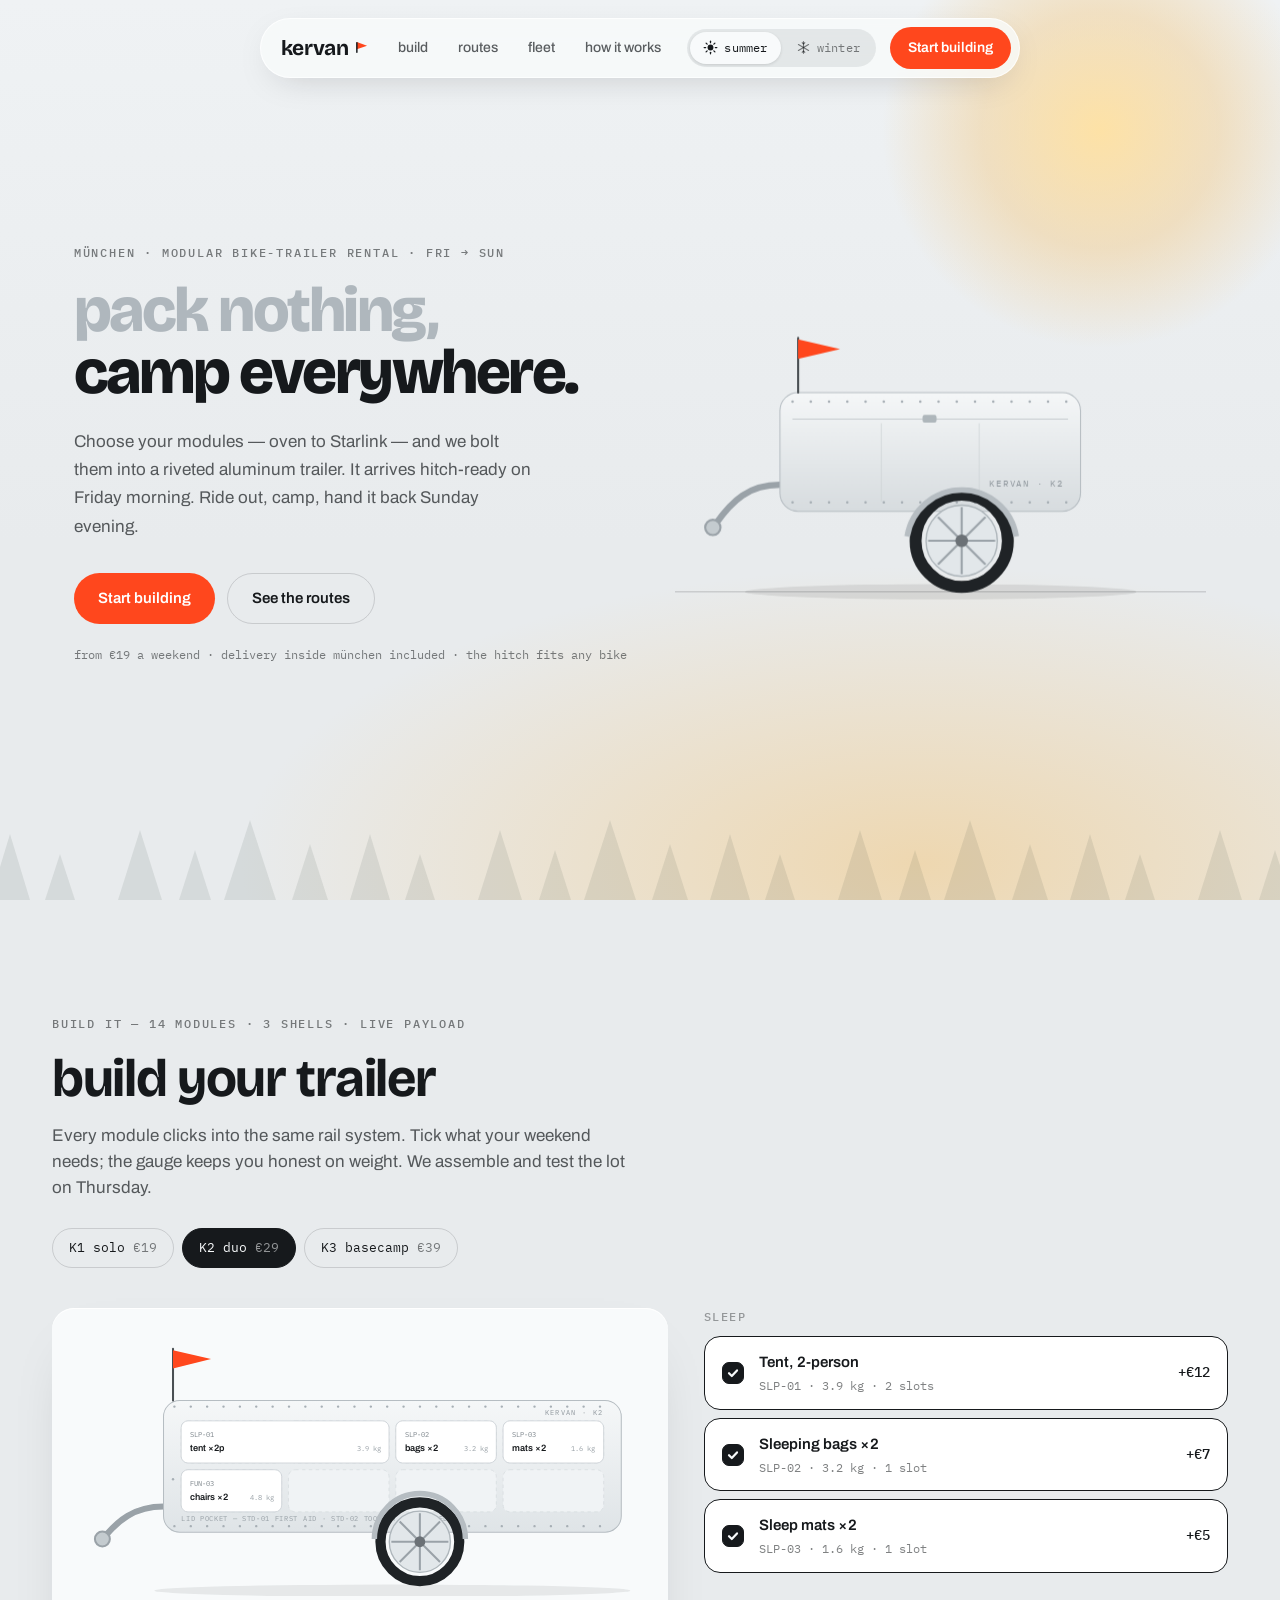
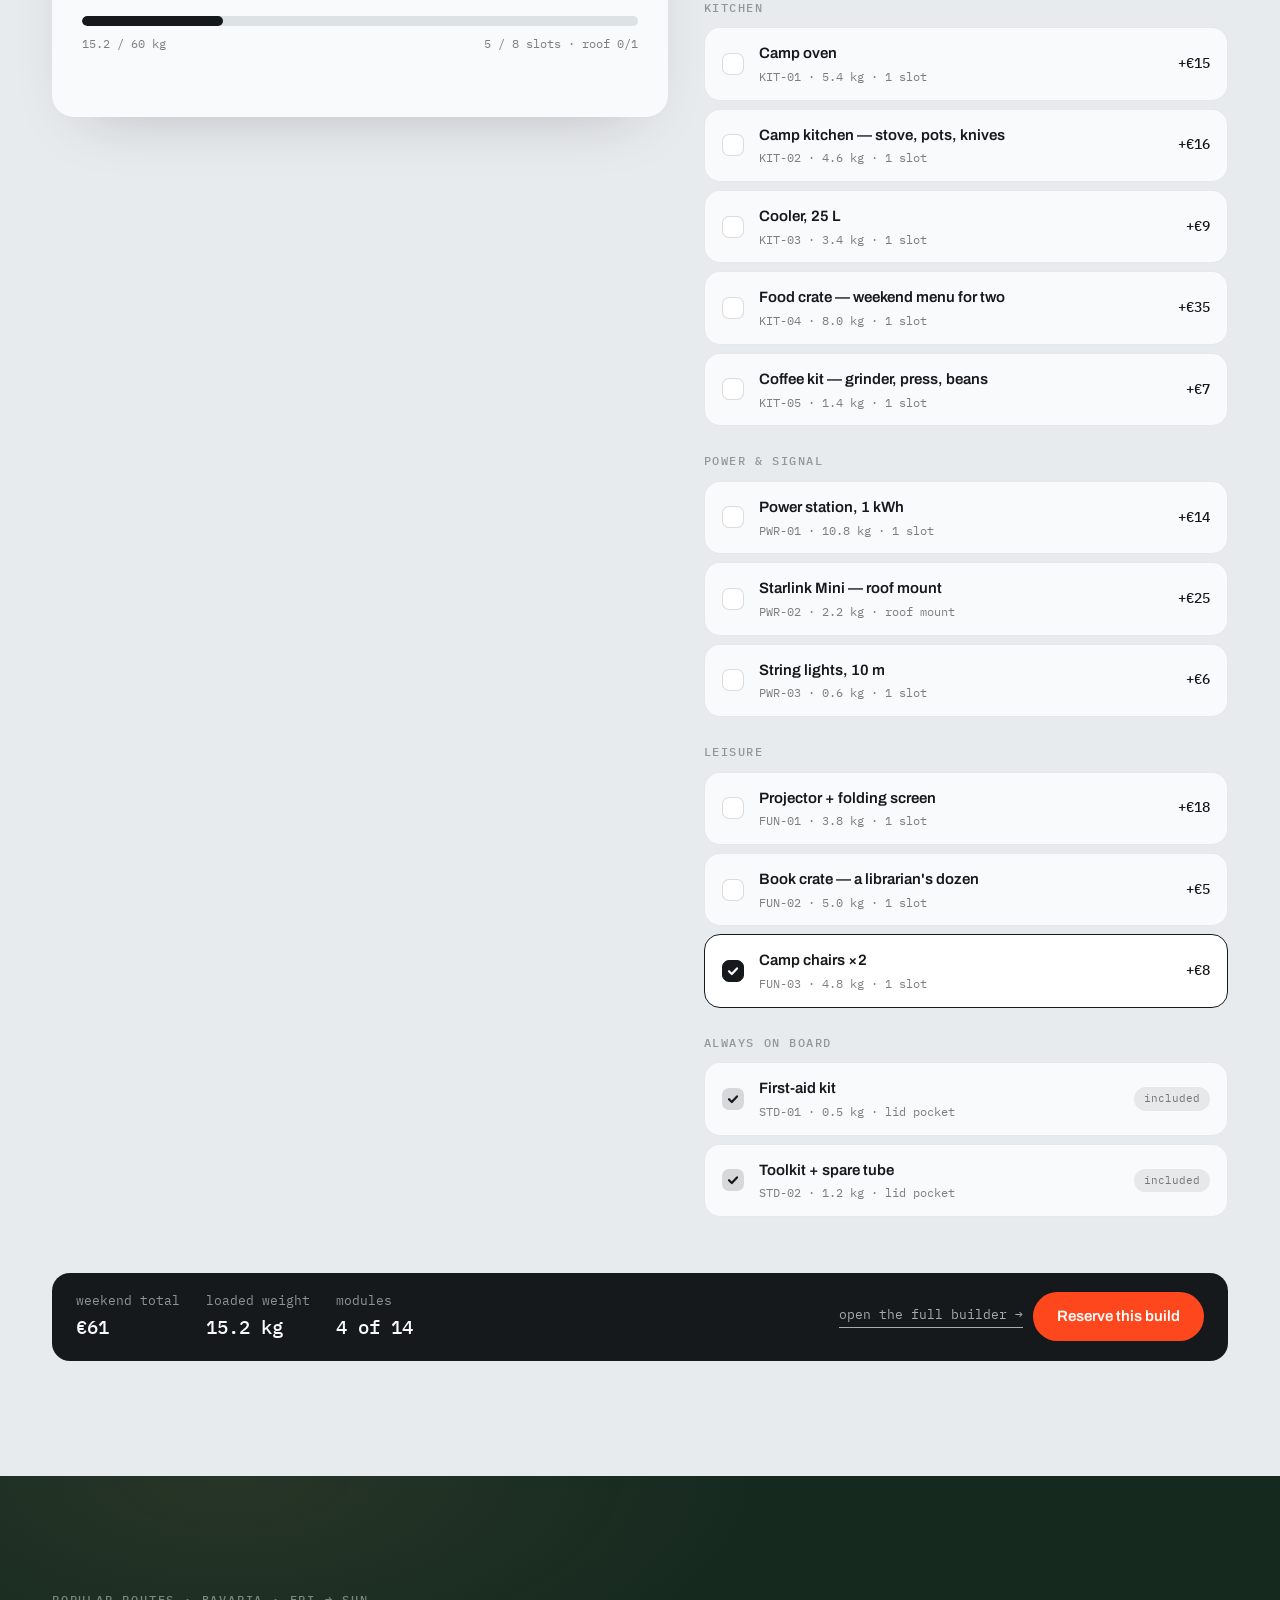
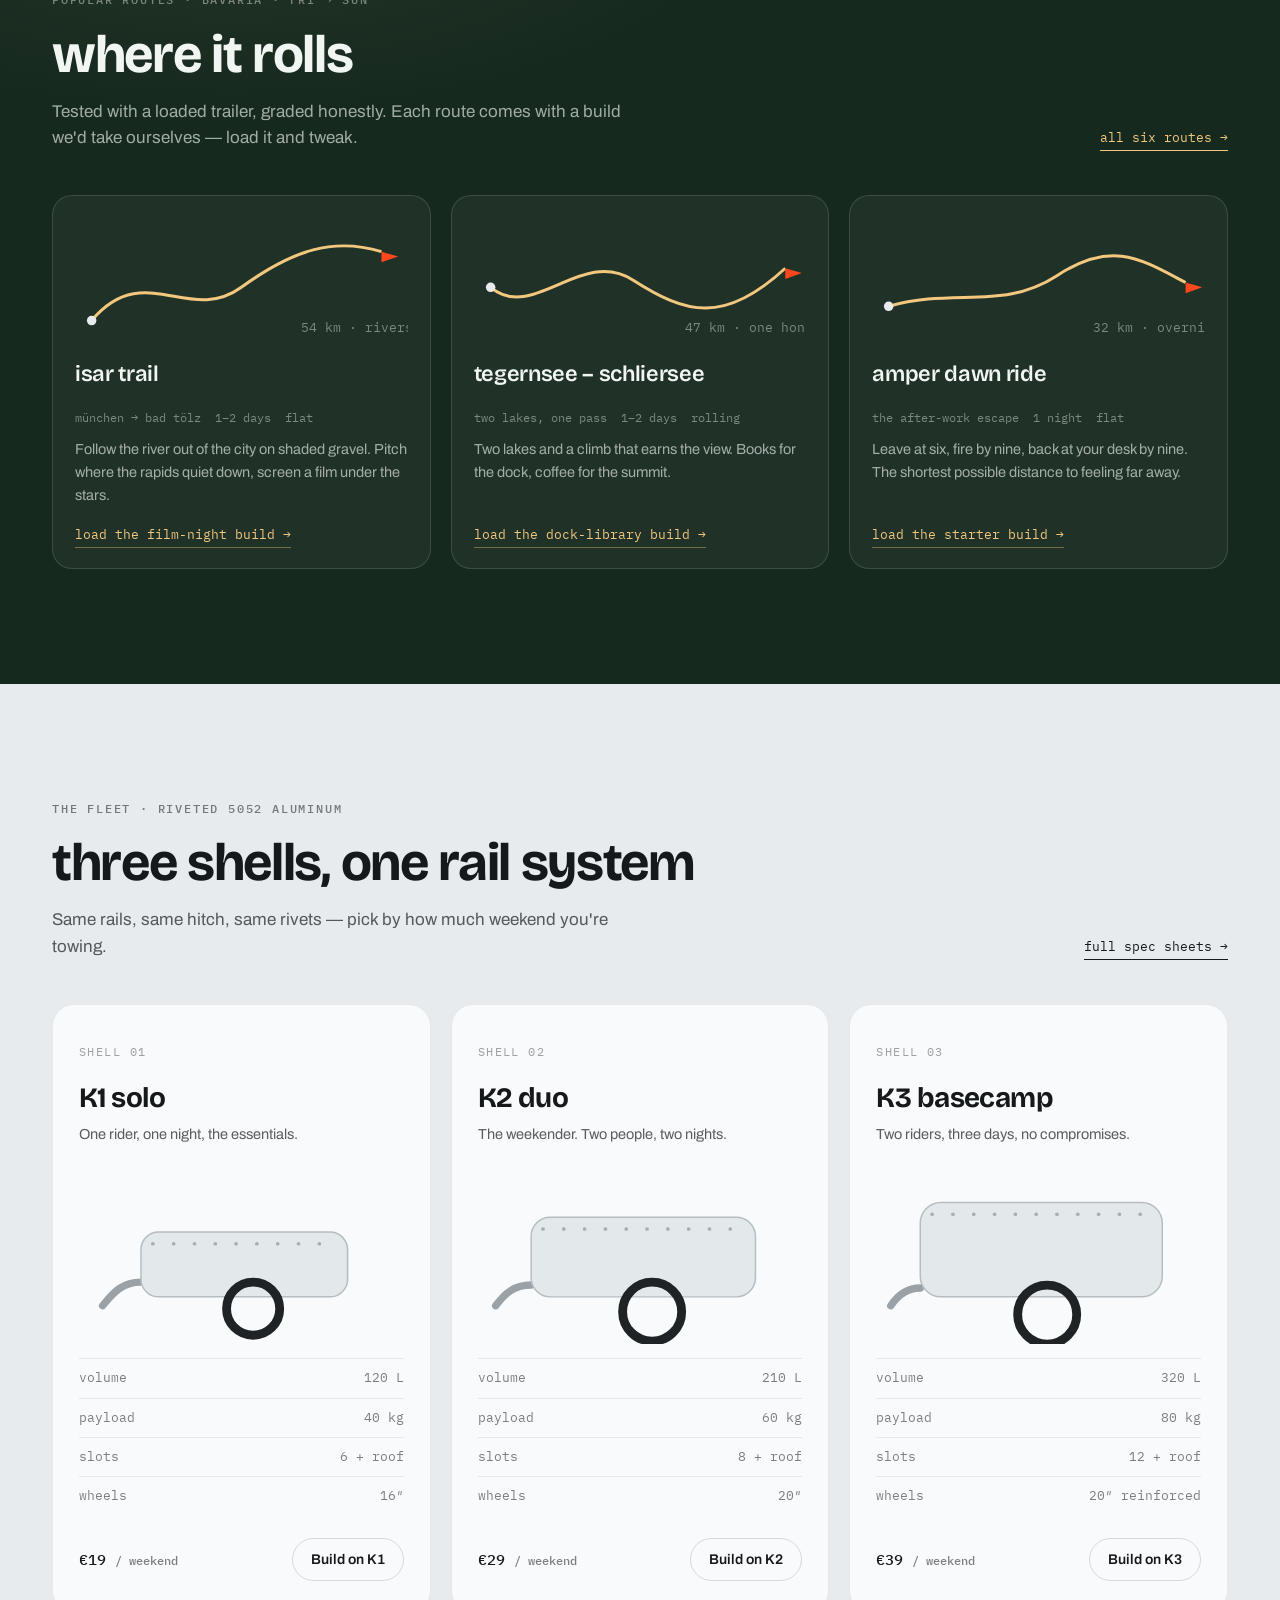
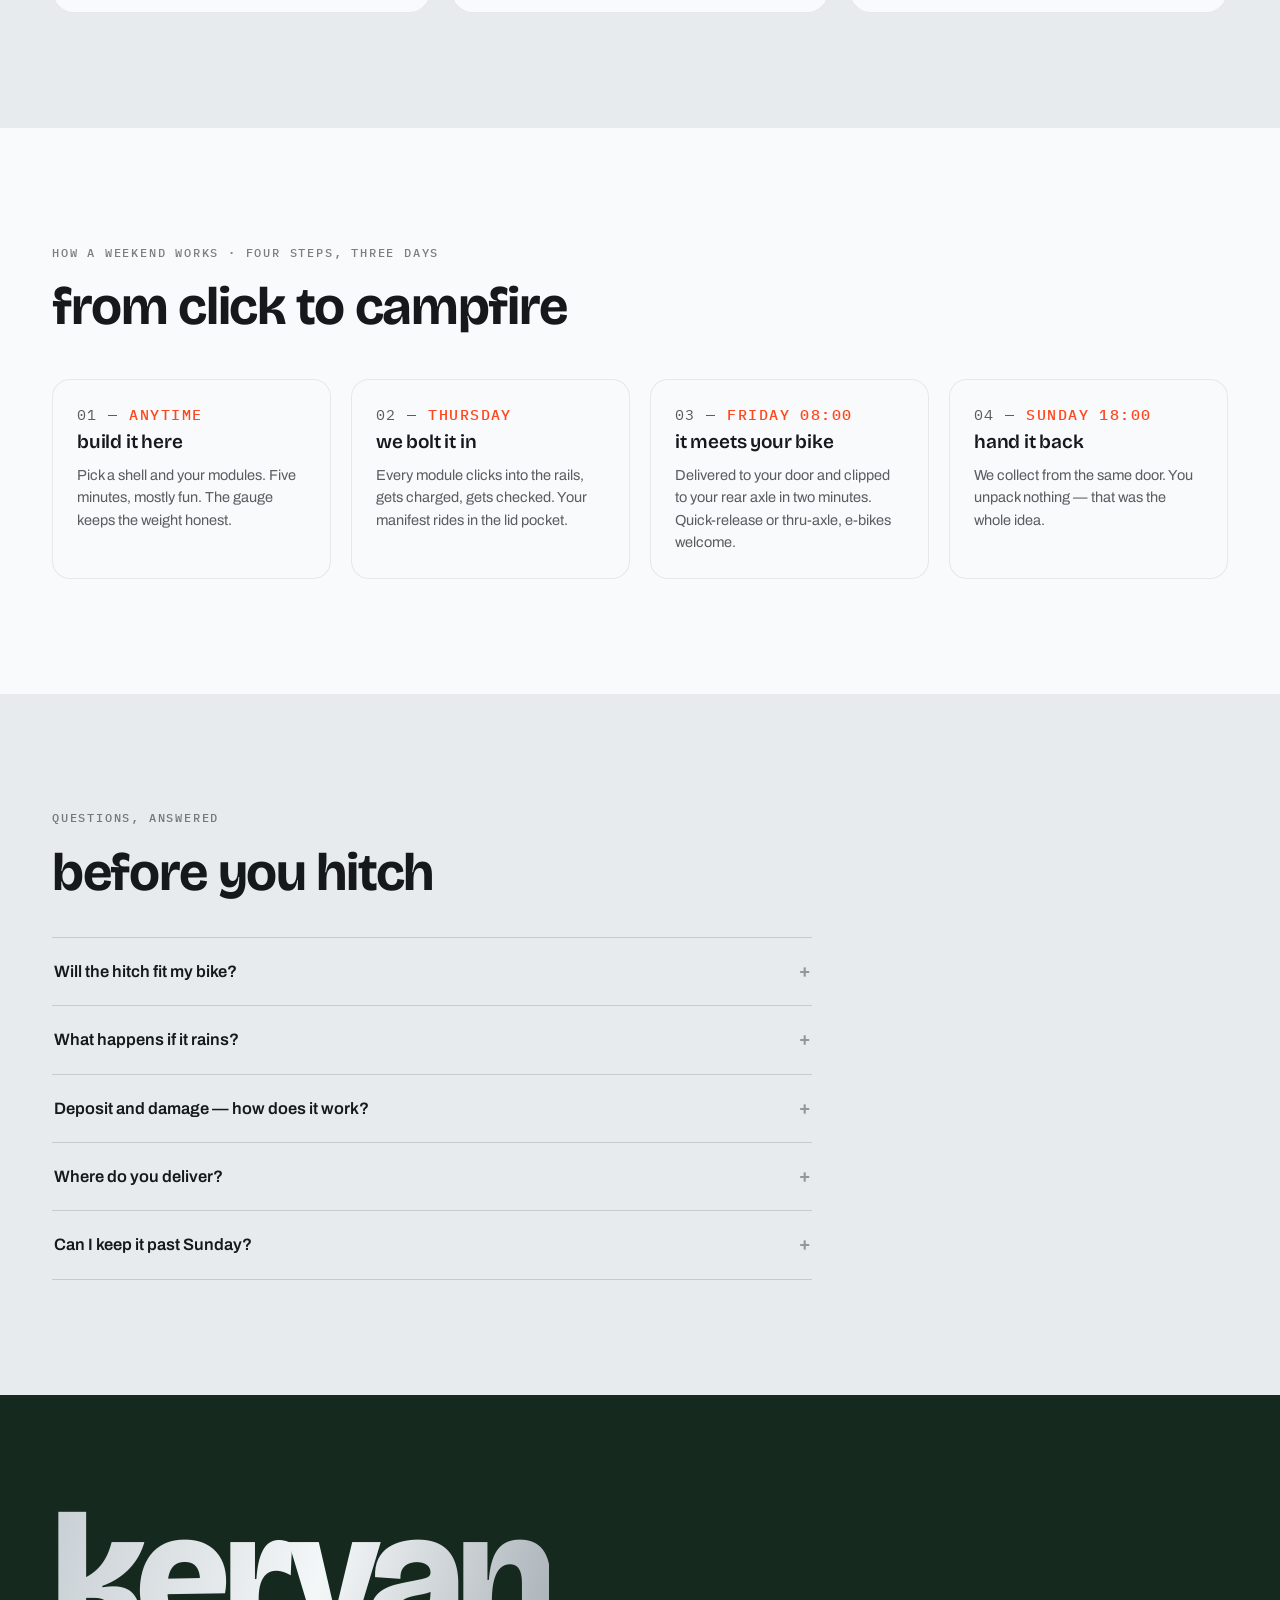
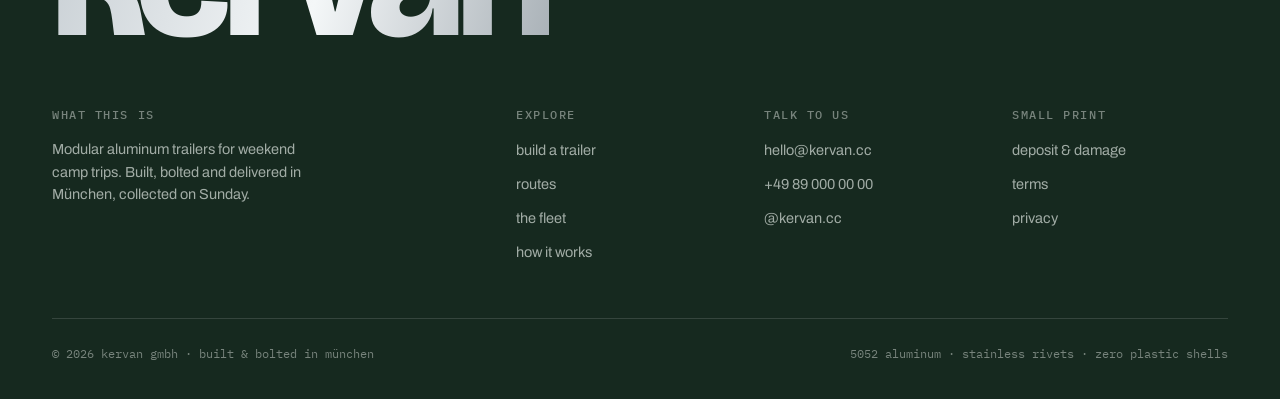
==== index.html @ 7f9ca3a7 "kervan — modular bike-trailer rental site Static site: summer camp + winter ski seasonal modes, live" ====
<!DOCTYPE html>
<html lang="en">
<head>
<meta charset="UTF-8">
<meta name="viewport" content="width=device-width, initial-scale=1.0">
<title>kervan — your camp, already packed</title>
<meta name="description" content="Modular aluminum bike trailers for weekend camping. Pick your modules — oven to Starlink — we bolt them in and deliver hitch-ready on Friday. München.">
<meta name="theme-color" content="#E8EBED">
<script>
  /* season — apply before paint so there's no flash of the wrong mode */
  (function () {
    try {
      var s = localStorage.getItem("kervan-season");
      document.documentElement.dataset.season = (s === "winter") ? "winter" : "summer";
    } catch (e) {
      document.documentElement.dataset.season = "summer";
    }
  })();
</script>
<link rel="icon" href="data:image/svg+xml,%3Csvg xmlns='http://www.w3.org/2000/svg' viewBox='0 0 32 32'%3E%3Cpath d='M6 4 L28 11 L6 18 Z' fill='%23FF471D'/%3E%3Crect x='5' y='4' width='2.5' height='26' rx='1' fill='%2316191C'/%3E%3C/svg%3E">
<link rel="preconnect" href="https://fonts.googleapis.com">
<link rel="preconnect" href="https://fonts.gstatic.com" crossorigin>
<link href="https://fonts.googleapis.com/css2?family=Bricolage+Grotesque:opsz,wght@12..96,500;12..96,600;12..96,700;12..96,800&family=Archivo:wght@400;500;600&family=IBM+Plex+Mono:wght@400;500&display=swap" rel="stylesheet">
<link rel="stylesheet" href="css/style.css">
</head>
<body data-default-preset="starter">

<nav class="nav" aria-label="Main">
  <div class="nav-pill">
    <a class="nav-brand" href="index.html">kervan
      <svg viewBox="0 0 14 14" aria-hidden="true"><path d="M2 1 L13 5 L2 9 Z" fill="#FF471D"/><rect x="1.2" y="1" width="1.6" height="12" rx="0.8" fill="#16191C"/></svg>
    </a>
    <div class="nav-links">
      <a href="builder.html">build</a>
      <a href="routes.html">routes</a>
      <a href="fleet.html">fleet</a>
      <a href="#how">how it works</a>
    </div>
    <div class="season-toggle" role="group" aria-label="Choose season">
      <button type="button" class="season-btn" data-season-set="summer" aria-pressed="true">
        <svg viewBox="0 0 18 18" aria-hidden="true"><circle cx="9" cy="9" r="3.5" fill="currentColor"/><g stroke="currentColor" stroke-width="1.5" stroke-linecap="round"><line x1="9" y1="1.4" x2="9" y2="3.2"/><line x1="9" y1="14.8" x2="9" y2="16.6"/><line x1="1.4" y1="9" x2="3.2" y2="9"/><line x1="14.8" y1="9" x2="16.6" y2="9"/><line x1="3.7" y1="3.7" x2="5" y2="5"/><line x1="13" y1="13" x2="14.3" y2="14.3"/><line x1="14.3" y1="3.7" x2="13" y2="5"/><line x1="5" y1="13" x2="3.7" y2="14.3"/></g></svg>
        <span>summer</span>
      </button>
      <button type="button" class="season-btn" data-season-set="winter" aria-pressed="false">
        <svg viewBox="0 0 18 18" aria-hidden="true"><g stroke="currentColor" stroke-width="1.4" stroke-linecap="round"><line x1="9" y1="2" x2="9" y2="16"/><line x1="2.9" y1="5.5" x2="15.1" y2="12.5"/><line x1="2.9" y1="12.5" x2="15.1" y2="5.5"/><line x1="9" y1="4.6" x2="7.5" y2="3.3"/><line x1="9" y1="4.6" x2="10.5" y2="3.3"/><line x1="9" y1="13.4" x2="7.5" y2="14.7"/><line x1="9" y1="13.4" x2="10.5" y2="14.7"/></g></svg>
        <span>winter</span>
      </button>
    </div>
    <a class="btn btn--flag btn--small nav-cta" href="#build" data-label-summer="Start building" data-label-winter="Build for snow">Start building</a>
  </div>
</nav>

<header class="hero">
  <div class="wrap hero-grid">
    <div>
      <p class="eyebrow rise">münchen · modular bike-trailer rental · fri → sun</p>
      <h1 class="hero-title">
        <span class="l1 rise">pack nothing,</span>
        <span class="l2 rise rise-2" data-label-summer="camp everywhere." data-label-winter="ski everywhere.">camp everywhere.</span>
      </h1>
      <p class="hero-sub rise rise-2" data-label-summer="Choose your modules — oven to Starlink — and we bolt them into a riveted aluminum trailer. It arrives hitch-ready on Friday morning. Ride out, camp, hand it back Sunday evening." data-label-winter="Choose your modules — ski rack to power station — and we bolt them into a riveted aluminum trailer. It arrives hitch-ready on Friday morning. Ride out, ski, hand it back Sunday evening.">Choose your modules — oven to Starlink — and we bolt them into a riveted aluminum trailer. It arrives hitch-ready on Friday morning. Ride out, camp, hand it back Sunday evening.</p>
      <div class="hero-actions rise rise-3">
        <a class="btn btn--flag" href="#build" data-label-summer="Start building" data-label-winter="Build for snow">Start building</a>
        <a class="btn btn--ghost" href="routes.html">See the routes</a>
      </div>
      <p class="hero-note rise rise-3">from €19 a weekend · delivery inside münchen included · the hitch fits any bike</p>
    </div>

    <div class="hero-stage" aria-hidden="true">
      <svg viewBox="0 0 760 430" xmlns="http://www.w3.org/2000/svg">
        <defs>
          <linearGradient id="aluHero" x1="0" y1="0" x2="0" y2="1">
            <stop offset="0" stop-color="#F5F7F8"/>
            <stop offset="1" stop-color="#D7DCDF"/>
          </linearGradient>
        </defs>
        <line x1="0" y1="403" x2="760" y2="403" stroke="rgba(22,25,28,.14)" stroke-width="2"/>
        <g class="roll-in">
          <ellipse cx="380" cy="403" rx="280" ry="11" fill="rgba(22,25,28,.09)"/>
          <path d="M150 250 C 106 250 82 272 58 306" stroke="#9AA2A8" stroke-width="9" fill="none" stroke-linecap="round"/>
          <circle cx="54" cy="311" r="11" fill="#C4CBCF" stroke="#9AA2A8" stroke-width="3"/>
          <rect x="150" y="118" width="430" height="170" rx="26" fill="url(#aluHero)" stroke="#B6BDC2" stroke-width="1.5"/>
          <path d="M168 156 H 562" stroke="#C6CCD0" stroke-width="1.5"/>
          <rect x="354" y="150" width="20" height="11" rx="3" fill="#AEB6BB"/>
          <path d="M295 162 V274 M435 162 V274" stroke="#CDD3D6" stroke-width="1"/>
          <line x1="168" y1="131" x2="562" y2="131" stroke="#A7AFB5" stroke-width="3.5" stroke-linecap="round" stroke-dasharray="0.1 26"/>
          <line x1="168" y1="275" x2="562" y2="275" stroke="#A7AFB5" stroke-width="3.5" stroke-linecap="round" stroke-dasharray="0.1 26"/>
          <text x="556" y="252" text-anchor="end" font-family="IBM Plex Mono, monospace" font-size="13" letter-spacing="2.5" fill="#8F979D">KERVAN · K2</text>
          <line x1="176" y1="118" x2="176" y2="40" stroke="#4A4F53" stroke-width="3" stroke-linecap="round"/>
          <path class="flutter" d="M176 42 L 236 56 L 176 70 Z" fill="#FF471D"/>
          <g class="hero-skis">
            <rect x="338" y="104" width="54" height="14" rx="4" fill="#F8FAFB" stroke="#AEB6BB"/>
            <path d="M356 104 L356 34 Q356 18 370 23" fill="none" stroke="#1F2326" stroke-width="8" stroke-linecap="round"/>
            <path d="M374 104 L374 34 Q374 18 388 23" fill="none" stroke="#6B7176" stroke-width="8" stroke-linecap="round"/>
            <rect x="346" y="58" width="40" height="9" rx="4.5" fill="#FF471D"/>
          </g>
          <circle cx="410" cy="330" r="66" fill="none" stroke="#1F2326" stroke-width="17"/>
          <circle cx="410" cy="330" r="51" fill="#E2E7EA" stroke="#AEB6BB" stroke-width="2"/>
          <g class="spin">
            <line x1="362" y1="330" x2="458" y2="330" stroke="#9AA2A8" stroke-width="3"/>
            <line x1="410" y1="282" x2="410" y2="378" stroke="#9AA2A8" stroke-width="3"/>
            <line x1="376" y1="296" x2="444" y2="364" stroke="#9AA2A8" stroke-width="3"/>
            <line x1="376" y1="364" x2="444" y2="296" stroke="#9AA2A8" stroke-width="3"/>
          </g>
          <circle cx="410" cy="330" r="9" fill="#6B7176"/>
          <path d="M 332 324 A 79 79 0 0 1 488 324" stroke="#B6BDC2" stroke-width="8" fill="none"/>
        </g>
      </svg>
    </div>
  </div>
</header>

<main>
<!-- ============ builder ============ -->
<section class="section" id="build">
  <div class="wrap">
    <div class="section-head reveal season-summer">
      <p class="eyebrow">build it — 14 modules · 3 shells · live payload</p>
      <h2 class="h2">build your trailer</h2>
      <p class="lead">Every module clicks into the same rail system. Tick what your weekend needs; the gauge keeps you honest on weight. We assemble and test the lot on Thursday.</p>
    </div>
    <div class="section-head reveal season-winter">
      <p class="eyebrow">build it — winter rig · ski rack · live payload</p>
      <h2 class="h2">build your winter rig</h2>
      <p class="lead">Same rail system, snow setup. Bolt on the upright ski &amp; board rack, then add the tent, sleeping bags and power station — whatever a ski-resort run or a friendsmas in the mountains calls for. We assemble and test it Thursday.</p>
    </div>

    <div class="seg reveal" role="radiogroup" aria-label="Choose a shell">
      <label><input type="radio" name="model" value="k1"> K1 solo <span class="seg-price">€19</span></label>
      <label><input type="radio" name="model" value="k2" checked> K2 duo <span class="seg-price">€29</span></label>
      <label><input type="radio" name="model" value="k3"> K3 basecamp <span class="seg-price">€39</span></label>
    </div>

    <div class="builder-grid">
      <div class="rig reveal">
        <div id="rig-svg"></div>
        <p class="rig-empty" id="rig-empty">Nothing on board yet. Add a module to start your build.</p>
        <div class="gauge">
          <div class="gauge-track"><div class="gauge-fill" id="gauge-fill"></div></div>
          <div class="gauge-labels">
            <span id="gauge-kg">15.2 / 60 kg</span>
            <span id="gauge-slots">5 / 8 slots</span>
          </div>
          <p class="gauge-warn" id="gauge-warn"></p>
        </div>
      </div>

      <div class="reveal" id="module-list"></div>
    </div>

    <div class="build-bar">
      <div class="build-stats">
        <div><span>weekend total</span><b id="bar-eur">€61</b></div>
        <div><span>loaded weight</span><b id="bar-kg">15.2 kg</b></div>
        <div><span>modules</span><b id="bar-mods">0 of 14</b></div>
      </div>
      <div style="display:flex; gap:10px; align-items:center; flex-wrap:wrap;">
        <a class="head-link" id="bar-continue" href="builder.html" style="color:rgba(248,250,251,.65)">open the full builder →</a>
        <button class="btn btn--flag" id="bar-reserve">Reserve this build</button>
      </div>
    </div>

    <div class="season-winter">

      <div class="section-head reveal kits-head">
        <p class="eyebrow">premade kits · ready to ride</p>
        <h2 class="h2">winter kits, already boxed</h2>
        <p class="lead">Don't feel like building from scratch? Rent a ready-boxed winter bundle and we'll bolt it straight into your trailer.</p>
      </div>

      <div class="kits-grid">
        <a class="kit-card reveal" href="#build" data-kit="Friendsmas Kit">
          <span class="kit-ico"><svg viewBox="0 0 24 24" fill="none" stroke="currentColor" stroke-width="1.7" stroke-linecap="round" stroke-linejoin="round" aria-hidden="true"><path d="M4 11h16v9H4z"/><path d="M3 7h18v4H3z"/><path d="M12 7v13"/><path d="M12 7S10.5 3 8 4.2C6 5.2 8 7 8 7M12 7s1.5-4 4-2.8C18 5.2 16 7 16 7"/></svg></span>
          <h3 class="kit-name">Friendsmas Kit</h3>
          <p class="kit-blurb">Board games, two card decks, a stack of paperbacks and string lights — everything a cabin full of friends needs for the long mountain evenings.</p>
          <span class="kit-foot"><span class="kit-meta">winter bundle · for groups</span><span class="kit-go">Rent this kit →</span></span>
        </a>
        <a class="kit-card reveal" href="#build" data-kit="Warm Welcome Box">
          <span class="kit-ico"><svg viewBox="0 0 24 24" fill="none" stroke="currentColor" stroke-width="1.7" stroke-linecap="round" stroke-linejoin="round" aria-hidden="true"><path d="M5 9h11v6a4 4 0 0 1-4 4H9a4 4 0 0 1-4-4z"/><path d="M16 10h2.5a2.5 2.5 0 0 1 0 5H16"/><path d="M8.5 5.5c0-1 1-1 1-2M12 5.5c0-1 1-1 1-2"/></svg></span>
          <h3 class="kit-name">Warm Welcome Box</h3>
          <p class="kit-blurb">Wool blankets, a steel thermos and a fistful of hand-warmers — enough to thaw a cold week.</p>
          <span class="kit-foot"><span class="kit-meta">winter bundle · 6 items</span><span class="kit-go">Rent this kit →</span></span>
        </a>
        <a class="kit-card reveal" href="#build" data-kit="Pantry Share Crate">
          <span class="kit-ico"><svg viewBox="0 0 24 24" fill="none" stroke="currentColor" stroke-width="1.7" stroke-linecap="round" stroke-linejoin="round" aria-hidden="true"><path d="M3 7l9-4 9 4-9 4z"/><path d="M3 7v10l9 4 9-4V7"/><path d="M12 11v10"/></svg></span>
          <h3 class="kit-name">Pantry Share Crate</h3>
          <p class="kit-blurb">Lentils, oats, tinned warmth and a jar of honey — winter staples so the hut kitchen cooks itself.</p>
          <span class="kit-foot"><span class="kit-meta">winter bundle · pantry</span><span class="kit-go">Rent this kit →</span></span>
        </a>
        <a class="kit-card reveal" href="#build" data-kit="Little Ones Kit">
          <span class="kit-ico"><svg viewBox="0 0 24 24" fill="none" stroke="currentColor" stroke-width="1.7" stroke-linecap="round" stroke-linejoin="round" aria-hidden="true"><circle cx="12" cy="8" r="3"/><circle cx="12" cy="16.5" r="4.5"/><path d="M10.7 7.4h.02M13.3 7.4h.02"/><path d="M9 12.5l-2-1M15 12.5l2-1"/></svg></span>
          <h3 class="kit-name">Little Ones Kit</h3>
          <p class="kit-blurb">Snowsuits, boots and mittens, cleaned and sorted by size — so the small adventurers stay warm on the slopes.</p>
          <span class="kit-foot"><span class="kit-meta">winter bundle · by size</span><span class="kit-go">Rent this kit →</span></span>
        </a>
        <a class="kit-card reveal" href="#build" data-kit="Hot Drinks Kit">
          <span class="kit-ico"><svg viewBox="0 0 24 24" fill="none" stroke="currentColor" stroke-width="1.7" stroke-linecap="round" stroke-linejoin="round" aria-hidden="true"><path d="M6 8h12l-1.2 11a2 2 0 0 1-2 1.8H9.2a2 2 0 0 1-2-1.8z"/><path d="M5 8h14"/><path d="M9.5 4.5c0-1 1-1 1-2M13.5 4.5c0-1 1-1 1-2"/></svg></span>
          <h3 class="kit-name">Hot Drinks Kit</h3>
          <p class="kit-blurb">A vacuum flask, good cocoa and a bundle of mulled-wine spices to keep the kitchen smelling like December.</p>
          <span class="kit-foot"><span class="kit-meta">winter bundle · 5 items</span><span class="kit-go">Rent this kit →</span></span>
        </a>
        <a class="kit-card reveal" href="#build" data-kit="Festive Lights Set">
          <span class="kit-ico"><svg viewBox="0 0 24 24" fill="none" stroke="currentColor" stroke-width="1.7" stroke-linecap="round" stroke-linejoin="round" aria-hidden="true"><path d="M3 5c4 3 14 3 18 0"/><path d="M7 6.2v1.4a1.8 1.8 0 0 0 3.6 0V6.2"/><path d="M14 6.2v1.4a1.8 1.8 0 0 0 3.6 0V6.2"/><path d="M8.8 11v8M15.8 11v8"/></svg></span>
          <h3 class="kit-name">Festive Lights Set</h3>
          <p class="kit-blurb">Tested string lights and a few decorations, boxed to brighten someone's window through the dark months.</p>
          <span class="kit-foot"><span class="kit-meta">winter bundle · lights</span><span class="kit-go">Rent this kit →</span></span>
        </a>
        <a class="kit-card reveal" href="#build" data-kit="Repair &amp; Tinker Kit">
          <span class="kit-ico"><svg viewBox="0 0 24 24" fill="none" stroke="currentColor" stroke-width="1.7" stroke-linecap="round" stroke-linejoin="round" aria-hidden="true"><circle cx="12" cy="12" r="3"/><path d="M12 3.5v3M12 17.5v3M3.5 12h3M17.5 12h3M6 6l2 2M16 16l2 2M18 6l-2 2M8 16l-2 2"/></svg></span>
          <h3 class="kit-name">Repair &amp; Tinker Kit</h3>
          <p class="kit-blurb">A trail toolbox — drivers, tape, glue and spares — for fixing whatever the cold shakes loose.</p>
          <span class="kit-foot"><span class="kit-meta">winter bundle · loanable</span><span class="kit-go">Rent this kit →</span></span>
        </a>
      </div>
    </div>
  </div>
</section>

<!-- ============ routes ============ -->
<section class="section section--pine" id="routes">
  <div class="wrap">
    <div class="section-head section-head--row reveal">
      <div>
        <p class="eyebrow">popular routes · bavaria · fri → sun</p>
        <h2 class="h2">where it rolls</h2>
        <p class="lead">Tested with a loaded trailer, graded honestly. Each route comes with a build we'd take ourselves — load it and tweak.</p>
      </div>
      <a class="head-link" href="routes.html">all six routes →</a>
    </div>

    <div class="routes-grid">
      <article class="route-card reveal">
        <svg viewBox="0 0 280 110" aria-hidden="true">
          <path d="M14 88 C 58 36 96 92 140 60 S 218 18 258 30" stroke="#F3C77E" stroke-width="2.5" fill="none"/>
          <circle cx="14" cy="88" r="4" fill="#E8EBED"/>
          <path d="M258 30 L 272 34 L 258 39 Z" fill="#FF471D"/>
          <text x="190" y="98" font-family="IBM Plex Mono, monospace" font-size="11" fill="rgba(237,242,238,.45)">54 km · riverside gravel</text>
        </svg>
        <h3 class="route-name">isar trail</h3>
        <p class="route-stats"><span>münchen → bad tölz</span><span>1–2 days</span><span>flat</span></p>
        <p class="route-blurb">Follow the river out of the city on shaded gravel. Pitch where the rapids quiet down, screen a film under the stars.</p>
        <a class="route-link" href="builder.html?preset=film-night">load the film-night build →</a>
      </article>

      <article class="route-card reveal">
        <svg viewBox="0 0 280 110" aria-hidden="true">
          <path d="M14 60 C 50 90 90 26 134 54 S 210 92 262 44" stroke="#F3C77E" stroke-width="2.5" fill="none"/>
          <circle cx="14" cy="60" r="4" fill="#E8EBED"/>
          <path d="M262 44 L 276 48 L 262 53 Z" fill="#FF471D"/>
          <text x="178" y="98" font-family="IBM Plex Mono, monospace" font-size="11" fill="rgba(237,242,238,.45)">47 km · one honest climb</text>
        </svg>
        <h3 class="route-name">tegernsee – schliersee</h3>
        <p class="route-stats"><span>two lakes, one pass</span><span>1–2 days</span><span>rolling</span></p>
        <p class="route-blurb">Two lakes and a climb that earns the view. Books for the dock, coffee for the summit.</p>
        <a class="route-link" href="builder.html?preset=books">load the dock-library build →</a>
      </article>

      <article class="route-card reveal">
        <svg viewBox="0 0 280 110" aria-hidden="true">
          <path d="M14 76 C 70 60 110 80 156 50 S 226 36 264 56" stroke="#F3C77E" stroke-width="2.5" fill="none"/>
          <circle cx="14" cy="76" r="4" fill="#E8EBED"/>
          <path d="M264 56 L 278 60 L 264 65 Z" fill="#FF471D"/>
          <text x="186" y="98" font-family="IBM Plex Mono, monospace" font-size="11" fill="rgba(237,242,238,.45)">32 km · overnighter</text>
        </svg>
        <h3 class="route-name">amper dawn ride</h3>
        <p class="route-stats"><span>the after-work escape</span><span>1 night</span><span>flat</span></p>
        <p class="route-blurb">Leave at six, fire by nine, back at your desk by nine. The shortest possible distance to feeling far away.</p>
        <a class="route-link" href="builder.html?preset=starter">load the starter build →</a>
      </article>
    </div>
  </div>
</section>

<!-- ============ fleet ============ -->
<section class="section" id="fleet">
  <div class="wrap">
    <div class="section-head section-head--row reveal">
      <div>
        <p class="eyebrow">the fleet · riveted 5052 aluminum</p>
        <h2 class="h2">three shells, one rail system</h2>
        <p class="lead">Same rails, same hitch, same rivets — pick by how much weekend you're towing.</p>
      </div>
      <a class="head-link" href="fleet.html">full spec sheets →</a>
    </div>

    <div class="fleet-grid">
      <article class="shell-card reveal">
        <p class="shell-code">SHELL 01</p>
        <h3 class="shell-name">K1 solo</h3>
        <p class="shell-line">One rider, one night, the essentials.</p>
        <svg viewBox="0 0 220 120" aria-hidden="true">
          <path d="M42 78 C 30 78 24 84 16 94" stroke="#9AA2A8" stroke-width="5" fill="none" stroke-linecap="round"/>
          <rect x="42" y="44" width="140" height="44" rx="12" fill="#E3E8EA" stroke="#B6BDC2"/>
          <circle cx="118" cy="96" r="18" fill="none" stroke="#1F2326" stroke-width="6"/>
          <line x1="50" y1="52" x2="174" y2="52" stroke="#A7AFB5" stroke-width="2.5" stroke-linecap="round" stroke-dasharray="0.1 14"/>
        </svg>
        <div class="spec-row"><span>volume</span><span>120 L</span></div>
        <div class="spec-row"><span>payload</span><span>40 kg</span></div>
        <div class="spec-row"><span>slots</span><span>6 + roof</span></div>
        <div class="spec-row"><span>wheels</span><span>16″</span></div>
        <div class="shell-foot">
          <p class="shell-price">€19 <span>/ weekend</span></p>
          <a class="btn btn--ghost btn--small" href="builder.html?model=k1">Build on K1</a>
        </div>
      </article>

      <article class="shell-card reveal">
        <p class="shell-code">SHELL 02</p>
        <h3 class="shell-name">K2 duo</h3>
        <p class="shell-line">The weekender. Two people, two nights.</p>
        <svg viewBox="0 0 220 120" aria-hidden="true">
          <path d="M36 80 C 24 80 18 86 12 94" stroke="#9AA2A8" stroke-width="5" fill="none" stroke-linecap="round"/>
          <rect x="36" y="34" width="152" height="54" rx="13" fill="#E3E8EA" stroke="#B6BDC2"/>
          <circle cx="118" cy="98" r="20" fill="none" stroke="#1F2326" stroke-width="6"/>
          <line x1="44" y1="42" x2="180" y2="42" stroke="#A7AFB5" stroke-width="2.5" stroke-linecap="round" stroke-dasharray="0.1 14"/>
        </svg>
        <div class="spec-row"><span>volume</span><span>210 L</span></div>
        <div class="spec-row"><span>payload</span><span>60 kg</span></div>
        <div class="spec-row"><span>slots</span><span>8 + roof</span></div>
        <div class="spec-row"><span>wheels</span><span>20″</span></div>
        <div class="shell-foot">
          <p class="shell-price">€29 <span>/ weekend</span></p>
          <a class="btn btn--ghost btn--small" href="builder.html?model=k2">Build on K2</a>
        </div>
      </article>

      <article class="shell-card reveal">
        <p class="shell-code">SHELL 03</p>
        <h3 class="shell-name">K3 basecamp</h3>
        <p class="shell-line">Two riders, three days, no compromises.</p>
        <svg viewBox="0 0 220 120" aria-hidden="true">
          <path d="M30 82 C 20 82 14 88 10 94" stroke="#9AA2A8" stroke-width="5" fill="none" stroke-linecap="round"/>
          <rect x="30" y="24" width="164" height="64" rx="14" fill="#E3E8EA" stroke="#B6BDC2"/>
          <circle cx="116" cy="100" r="20" fill="none" stroke="#1F2326" stroke-width="6"/>
          <line x1="38" y1="32" x2="186" y2="32" stroke="#A7AFB5" stroke-width="2.5" stroke-linecap="round" stroke-dasharray="0.1 14"/>
        </svg>
        <div class="spec-row"><span>volume</span><span>320 L</span></div>
        <div class="spec-row"><span>payload</span><span>80 kg</span></div>
        <div class="spec-row"><span>slots</span><span>12 + roof</span></div>
        <div class="spec-row"><span>wheels</span><span>20″ reinforced</span></div>
        <div class="shell-foot">
          <p class="shell-price">€39 <span>/ weekend</span></p>
          <a class="btn btn--ghost btn--small" href="builder.html?model=k3">Build on K3</a>
        </div>
      </article>
    </div>
  </div>
</section>

<!-- ============ how it works ============ -->
<section class="section section--sheet" id="how">
  <div class="wrap">
    <div class="season-summer">
    <div class="section-head reveal">
      <p class="eyebrow">how a weekend works · four steps, three days</p>
      <h2 class="h2">from click to campfire</h2>
    </div>
    <div class="steps-grid">
      <div class="step reveal">
        <p class="step-when">01 — <b>anytime</b></p>
        <h3>build it here</h3>
        <p>Pick a shell and your modules. Five minutes, mostly fun. The gauge keeps the weight honest.</p>
      </div>
      <div class="step reveal">
        <p class="step-when">02 — <b>thursday</b></p>
        <h3>we bolt it in</h3>
        <p>Every module clicks into the rails, gets charged, gets checked. Your manifest rides in the lid pocket.</p>
      </div>
      <div class="step reveal">
        <p class="step-when">03 — <b>friday 08:00</b></p>
        <h3>it meets your bike</h3>
        <p>Delivered to your door and clipped to your rear axle in two minutes. Quick-release or thru-axle, e-bikes welcome.</p>
      </div>
      <div class="step reveal">
        <p class="step-when">04 — <b>sunday 18:00</b></p>
        <h3>hand it back</h3>
        <p>We collect from the same door. You unpack nothing — that was the whole idea.</p>
      </div>
    </div>
    </div>

    <div class="season-winter">
    <div class="section-head reveal">
      <p class="eyebrow">winter, answered · what we offer</p>
      <h2 class="h2">how winter works</h2>
    </div>
    <div class="steps-grid">
      <div class="step reveal">
        <p class="step-when">snow &amp; ice</p>
        <h3>Does it handle the cold?</h3>
        <p>Studded tires come as standard and the hitch is rated for icy tracks — it tows sure-footed all the way to the lift.</p>
      </div>
      <div class="step reveal">
        <p class="step-when">the skis</p>
        <h3>Where do skis and boards go?</h3>
        <p>Upright in a locking metal roof rack, clear of your wheels. Two pairs of skis or a snowboard fit easily.</p>
      </div>
      <div class="step reveal">
        <p class="step-when">with friends</p>
        <h3>What's the friendsmas kit?</h3>
        <p>A boxed mountain-weekend bundle — board games, cards, books and string lights for a cabin full of friends.</p>
      </div>
      <div class="step reveal">
        <p class="step-when">same rhythm</p>
        <h3>Still Friday to Sunday?</h3>
        <p>Exactly as summer: hitch-ready Friday morning, collected Sunday evening, delivery inside München included.</p>
      </div>
    </div>
    </div>
  </div>
</section>

<!-- ============ faq ============ -->
<section class="section">
  <div class="wrap">
    <div class="section-head reveal">
      <p class="eyebrow">questions, answered</p>
      <h2 class="h2">before you hitch</h2>
    </div>
    <div class="faq reveal">
      <details>
        <summary>Will the hitch fit my bike?</summary>
        <p>Yes. The coupling mounts on the rear axle, and quick-release plus 12 mm thru-axle adapters ship attached. E-bikes pull it happily — the K3 actually prefers one.</p>
      </details>
      <details>
        <summary>What happens if it rains?</summary>
        <p>The shell is sealed to IP54 with a gasketed lid. Your sleeping bags, books and projector stay dry; the aluminum just looks better wet.</p>
      </details>
      <details>
        <summary>Deposit and damage — how does it work?</summary>
        <p>We hold €150 and release it Monday after inspection. Normal wear is ours — scratches are part of an aluminum life. We only charge for lost or broken modules, at the prices on the build page.</p>
      </details>
      <details>
        <summary>Where do you deliver?</summary>
        <p>Inside Munich, delivery and collection are included. Within 25 km of the ring it's €9 each way. Friday delivery lands 08:00–10:00; Sunday pickup runs 18:00–21:00.</p>
      </details>
      <details>
        <summary>Can I keep it past Sunday?</summary>
        <p>Extend any build for €19 a day — tap the link in your confirmation email before Sunday noon and we'll move the pickup.</p>
      </details>
    </div>
  </div>
</section>
</main>

<!-- ============ footer ============ -->
<footer class="footer">
  <div class="wrap">
    <p class="footer-mark">kervan</p>
    <div class="footer-cols">
      <div>
        <h4>what this is</h4>
        <p data-label-summer="Modular aluminum trailers for weekend camp trips. Built, bolted and delivered in München, collected on Sunday." data-label-winter="Modular aluminum trailers for ski trips and mountain weekends. Built, bolted and delivered in München, collected on Sunday.">Modular aluminum trailers for weekend camp trips. Built, bolted and delivered in München, collected on Sunday.</p>
      </div>
      <div>
        <h4>explore</h4>
        <ul>
          <li><a href="builder.html">build a trailer</a></li>
          <li><a href="routes.html">routes</a></li>
          <li><a href="fleet.html">the fleet</a></li>
          <li><a href="index.html#how">how it works</a></li>
        </ul>
      </div>
      <div>
        <h4>talk to us</h4>
        <ul>
          <li><a href="mailto:hello@kervan.cc">hello@kervan.cc</a></li>
          <li><a href="tel:+498900000000">+49 89 000 00 00</a></li>
          <li><a href="#">@kervan.cc</a></li>
        </ul>
      </div>
      <div>
        <h4>small print</h4>
        <ul>
          <li><a href="index.html#how">deposit &amp; damage</a></li>
          <li><a href="#">terms</a></li>
          <li><a href="#">privacy</a></li>
        </ul>
      </div>
    </div>
    <div class="footer-base">
      <span>© 2026 kervan gmbh · built &amp; bolted in münchen</span>
      <span>5052 aluminum · stainless rivets · zero plastic shells</span>
    </div>
  </div>
</footer>

<!-- ============ reserve dialog ============ -->
<dialog class="reserve" id="reserve-dialog">
  <div class="reserve-inner">
    <form id="reserve-form" novalidate>
      <h3>Reserve this build</h3>
      <p class="reserve-sub">We bolt it Thursday, deliver Friday 08:00–10:00, collect Sunday evening.</p>
      <div class="manifest" id="reserve-manifest"></div>
      <div class="field">
        <span class="field-label">Weekend</span>
        <div class="weekend-list" id="weekend-list"></div>
      </div>
      <div class="field">
        <label class="field-label" for="f-name">Name</label>
        <input type="text" id="f-name" autocomplete="name" placeholder="On the delivery label">
      </div>
      <div class="field">
        <label class="field-label" for="f-email">Email</label>
        <input type="email" id="f-email" autocomplete="email" placeholder="Where the manifest goes">
      </div>
      <div class="field">
        <label class="field-label" for="f-bike">Bike model</label>
        <input type="text" id="f-bike" autocomplete="off" placeholder="e.g. Cube Reaction, Tern GSD, Dutch city bike">
      </div>
      <p class="form-error" id="form-error"></p>
      <div class="reserve-actions">
        <button type="button" class="btn btn--ghost" id="reserve-cancel">Keep building</button>
        <button type="submit" class="btn btn--flag">Reserve this build</button>
      </div>
    </form>
    <div id="reserve-confirm" style="display:none">
      <h3>Build reserved.</h3>
      <p class="confirm-ref" id="confirm-ref">KV-0000</p>
      <div class="confirm-lines">
        <p>Bolting starts Thursday. Your trailer meets your bike Friday between 08:00 and 10:00.</p>
        <p>We'll fit the right coupling for your <b id="confirm-bike"></b> — no adapters to puzzle over.</p>
        <p>The manifest is on its way to <b id="confirm-email"></b>.</p>
      </div>
      <div class="reserve-actions">
        <button type="button" class="btn btn--ink" id="reserve-done">Done</button>
      </div>
    </div>
  </div>
</dialog>

<script src="js/app.js"></script>
</body>
</html>
---- css/style.css ----
/* kervan — design tokens */
:root {
  --alu: #E8EBED;
  --sheet: #F8FAFB;
  --ink: #16191C;
  --flag: #FF471D;
  --pine: #16291F;
  --dawn: #F3C77E;
  --frost: #A9C6D6;
  --frost-deep: #5C7E92;
  --snow: #F1F7FA;

  --ink-70: rgba(22, 25, 28, .70);
  --ink-55: rgba(22, 25, 28, .55);
  --ink-40: rgba(22, 25, 28, .40);
  --ink-15: rgba(22, 25, 28, .15);
  --ink-08: rgba(22, 25, 28, .08);
  --mist-90: rgba(237, 242, 238, .90);
  --mist-65: rgba(237, 242, 238, .65);
  --mist-45: rgba(237, 242, 238, .45);
  --mist-14: rgba(237, 242, 238, .14);

  --font-display: "Bricolage Grotesque", "Archivo", sans-serif;
  --font-body: "Archivo", system-ui, sans-serif;
  --font-mono: "IBM Plex Mono", ui-monospace, monospace;

  --radius-card: 22px;
  --wrap: 1240px;
}

* { box-sizing: border-box; }
html { scroll-behavior: smooth; }

body {
  margin: 0;
  background: var(--alu);
  color: var(--ink);
  font-family: var(--font-body);
  font-size: 16px;
  line-height: 1.55;
  -webkit-font-smoothing: antialiased;
}

::selection { background: var(--flag); color: #fff; }

img, svg { display: block; max-width: 100%; }
a { color: inherit; }
button { font: inherit; cursor: pointer; }

:focus-visible {
  outline: 2px solid var(--flag);
  outline-offset: 3px;
  border-radius: 4px;
}

.wrap {
  max-width: var(--wrap);
  margin-inline: auto;
  padding-inline: 32px;
}

/* ---------- nav ---------- */
.nav {
  position: fixed;
  top: 18px;
  left: 0;
  right: 0;
  z-index: 60;
  display: flex;
  justify-content: center;
  padding-inline: 16px;
  pointer-events: none;
}

.nav-pill {
  pointer-events: auto;
  display: flex;
  align-items: center;
  gap: 2px;
  background: rgba(248, 250, 251, .82);
  backdrop-filter: blur(14px) saturate(1.4);
  -webkit-backdrop-filter: blur(14px) saturate(1.4);
  border: 1px solid rgba(255, 255, 255, .7);
  box-shadow: 0 10px 36px -16px rgba(22, 25, 28, .25);
  border-radius: 999px;
  padding: 8px 8px 8px 20px;
}

.nav-brand {
  font-family: var(--font-display);
  font-weight: 700;
  font-size: 21px;
  letter-spacing: -0.02em;
  text-decoration: none;
  display: flex;
  align-items: center;
  gap: 7px;
  margin-right: 14px;
}

.nav-brand svg { width: 13px; height: 13px; }

.nav-links {
  display: flex;
  align-items: center;
  gap: 2px;
}

.nav-links a {
  font-size: 14px;
  font-weight: 500;
  text-decoration: none;
  color: var(--ink-70);
  padding: 9px 14px;
  border-radius: 999px;
  transition: background .18s, color .18s;
}

.nav-links a:hover { background: var(--ink-08); color: var(--ink); }
.nav-links a.is-active { background: var(--ink); color: var(--sheet); }

.nav-cta { margin-left: 12px; }

/* ---------- buttons ---------- */
.btn {
  display: inline-flex;
  align-items: center;
  gap: 9px;
  padding: 13px 24px;
  border-radius: 999px;
  border: none;
  font-weight: 600;
  font-size: 15px;
  text-decoration: none;
  transition: transform .18s, background .18s, border-color .18s;
}

.btn--flag { background: var(--flag); color: #fff; }
.btn--flag:hover { background: #E63A12; transform: translateY(-1px); }

.btn--ink { background: var(--ink); color: var(--sheet); }
.btn--ink:hover { background: #000; transform: translateY(-1px); }

.btn--ghost {
  background: transparent;
  border: 1.5px solid var(--ink-15);
  color: var(--ink);
}
.btn--ghost:hover { background: var(--sheet); border-color: var(--ink-40); }

.btn--small { padding: 10px 18px; font-size: 14px; }

.btn[disabled] { opacity: .45; pointer-events: none; }

/* ---------- hero ---------- */
.hero {
  position: relative;
  min-height: 100svh;
  display: grid;
  align-items: center;
  padding-top: 110px;
  padding-bottom: 90px;
  overflow: hidden;
}

.hero::before {
  content: "";
  position: absolute;
  inset: 0;
  background:
    url("data:image/svg+xml,%3Csvg xmlns='http://www.w3.org/2000/svg' width='360' height='100' viewBox='0 0 360 100'%3E%3Cg fill='%2316291F' fill-opacity='0.09'%3E%3Cpath d='M18 100 L40 30 L62 100 Z'/%3E%3Cpath d='M79 100 L95 50 L111 100 Z'/%3E%3Cpath d='M124 100 L150 20 L176 100 Z'/%3E%3Cpath d='M192 100 L210 44 L228 100 Z'/%3E%3Cpath d='M250 100 L270 34 L290 100 Z'/%3E%3Cpath d='M305 100 L320 54 L335 100 Z'/%3E%3C/g%3E%3C/svg%3E") bottom center / 360px auto repeat-x,
    radial-gradient(1100px 480px at 72% 96%, rgba(243, 199, 126, .55), transparent 62%),
    linear-gradient(180deg, #EFF2F4 0%, var(--alu) 60%);
  pointer-events: none;
  z-index: 0;
}

/* summer sun — a warm disc tucked into the top-right */
.hero::after {
  content: "";
  position: absolute;
  top: -90px;
  right: -40px;
  width: 440px;
  height: 440px;
  border-radius: 50%;
  background: radial-gradient(circle, rgba(255, 224, 158, .9) 0%, rgba(243, 199, 126, .42) 38%, transparent 70%);
  pointer-events: none;
  z-index: 0;
}

.hero > * { position: relative; z-index: 1; }

/* winter retint — same layout, cool coat */
[data-season="winter"] .hero::before {
  background:
    url("data:image/svg+xml,%3Csvg xmlns='http://www.w3.org/2000/svg' width='360' height='100' viewBox='0 0 360 100'%3E%3Cg fill='%235C7E92' fill-opacity='0.14'%3E%3Cpath d='M18 100 L40 30 L62 100 Z'/%3E%3Cpath d='M79 100 L95 50 L111 100 Z'/%3E%3Cpath d='M124 100 L150 20 L176 100 Z'/%3E%3Cpath d='M192 100 L210 44 L228 100 Z'/%3E%3Cpath d='M250 100 L270 34 L290 100 Z'/%3E%3Cpath d='M305 100 L320 54 L335 100 Z'/%3E%3C/g%3E%3C/svg%3E") bottom center / 360px auto repeat-x,
    radial-gradient(1100px 480px at 72% 96%, rgba(169, 198, 214, .5), transparent 62%),
    linear-gradient(180deg, #E7EFF3 0%, var(--alu) 62%);
}

[data-season="winter"] .hero::after {
  background: radial-gradient(circle, rgba(231, 241, 246, .95) 0%, rgba(169, 198, 214, .42) 42%, transparent 72%);
}

.hero-grid {
  position: relative;
  display: grid;
  grid-template-columns: 1.02fr .98fr;
  gap: 48px;
  align-items: center;
}

.eyebrow {
  font-family: var(--font-mono);
  font-size: 12px;
  font-weight: 500;
  text-transform: uppercase;
  letter-spacing: .15em;
  color: var(--ink-55);
  margin: 0 0 18px;
}

.hero-title {
  font-family: var(--font-display);
  font-weight: 800;
  font-size: clamp(2.9rem, 4.9vw, 5rem);
  line-height: .99;
  letter-spacing: -0.04em;
  margin: 0;
}

.hero-title .l1 { display: block; color: #AFB7BD; }
.hero-title .l2 { display: block; color: var(--ink); }

.hero-sub {
  font-size: 17px;
  line-height: 1.65;
  color: var(--ink-70);
  max-width: 46ch;
  margin: 24px 0 0;
}

.hero-actions {
  display: flex;
  flex-wrap: wrap;
  gap: 12px;
  margin-top: 32px;
}

.hero-note {
  font-family: var(--font-mono);
  font-size: 12px;
  color: var(--ink-55);
  margin-top: 22px;
}

.hero-stage { position: relative; }
.hero-stage svg { width: 100%; height: auto; }

/* hero animation — one orchestrated moment */
.roll-in {
  animation: roll 1.5s cubic-bezier(.16, 1, .3, 1) both .15s;
}
@keyframes roll {
  from { transform: translateX(130px); opacity: 0; }
  to { transform: translateX(0); opacity: 1; }
}

.spin {
  transform-box: fill-box;
  transform-origin: center;
  animation: spin 1.5s cubic-bezier(.16, 1, .3, 1) both .15s;
}
@keyframes spin {
  from { transform: rotate(-150deg); }
  to { transform: rotate(0deg); }
}

.flutter {
  transform-box: fill-box;
  transform-origin: left center;
  animation: flutter 2.8s ease-in-out infinite 1.6s;
}
@keyframes flutter {
  0%, 100% { transform: skewY(0deg) scaleX(1); }
  50% { transform: skewY(-5deg) scaleX(.96); }
}

.rise {
  animation: rise .9s cubic-bezier(.16, 1, .3, 1) both;
}
.rise-2 { animation-delay: .12s; }
.rise-3 { animation-delay: .24s; }
@keyframes rise {
  from { transform: translateY(26px); opacity: 0; }
  to { transform: translateY(0); opacity: 1; }
}

/* ---------- sections ---------- */
.section { padding-block: clamp(76px, 9vw, 130px); }

.section--sheet { background: var(--sheet); }

.section--pine {
  background:
    radial-gradient(900px 400px at 18% 0%, rgba(243, 199, 126, .08), transparent 60%),
    var(--pine);
  color: var(--mist-90);
}

.section--pine .eyebrow { color: var(--mist-45); }
.section--pine .h2 { color: #F2F6F3; }
.section--pine .lead { color: var(--mist-65); }

.h2 {
  font-family: var(--font-display);
  font-weight: 700;
  font-size: clamp(2.1rem, 4.2vw, 3.3rem);
  letter-spacing: -0.025em;
  line-height: 1.04;
  margin: 10px 0 16px;
}

.lead {
  font-size: 17px;
  color: var(--ink-70);
  max-width: 58ch;
  margin: 0;
}

.section-head { margin-bottom: 14px; }

.section-head--row {
  display: flex;
  align-items: flex-end;
  justify-content: space-between;
  gap: 24px;
  flex-wrap: wrap;
}

.head-link {
  font-family: var(--font-mono);
  font-size: 13px;
  text-decoration: none;
  border-bottom: 1px solid currentColor;
  padding-bottom: 2px;
  white-space: nowrap;
}
.head-link:hover { color: var(--flag); }
.section--pine .head-link { color: var(--dawn); }
.section--pine .head-link:hover { color: #fff; }

/* ---------- builder ---------- */
.seg {
  display: flex;
  gap: 8px;
  flex-wrap: wrap;
  margin-top: 26px;
}

.seg label {
  position: relative;
  font-family: var(--font-mono);
  font-size: 13px;
  padding: 9px 16px;
  border-radius: 999px;
  border: 1.5px solid var(--ink-15);
  cursor: pointer;
  transition: all .18s;
  display: inline-flex;
  gap: 8px;
  align-items: center;
}

.seg label:hover { border-color: var(--ink-40); }

.seg input { position: absolute; opacity: 0; pointer-events: none; }

.seg label:has(input:checked) {
  background: var(--ink);
  border-color: var(--ink);
  color: var(--sheet);
}

.seg .seg-price { opacity: .55; }

.builder-grid {
  display: grid;
  grid-template-columns: 1.08fr .92fr;
  gap: 36px;
  margin-top: 40px;
  align-items: start;
}

.rig {
  background: var(--sheet);
  border-radius: var(--radius-card);
  padding: 30px 30px 26px;
  box-shadow:
    inset 0 1px 0 #fff,
    0 24px 60px -34px rgba(22, 25, 28, .28);
  position: sticky;
  top: 96px;
}

.rig svg { width: 100%; height: auto; }

.rig-empty {
  font-family: var(--font-mono);
  font-size: 13px;
  color: var(--ink-55);
  text-align: center;
  margin: 6px 0 14px;
}

.gauge { margin-top: 20px; }

.gauge-track {
  height: 10px;
  border-radius: 999px;
  background: #DDE2E5;
  overflow: hidden;
}

.gauge-fill {
  height: 100%;
  border-radius: 999px;
  background: var(--ink);
  width: 0%;
  transition: width .45s cubic-bezier(.16, 1, .3, 1), background .3s;
}

.gauge-fill.is-over { background: var(--flag); }

.gauge-labels {
  display: flex;
  justify-content: space-between;
  font-family: var(--font-mono);
  font-size: 12px;
  color: var(--ink-55);
  margin-top: 9px;
}

.gauge-warn {
  font-family: var(--font-mono);
  font-size: 12.5px;
  color: var(--flag);
  margin-top: 10px;
  min-height: 1.2em;
}

/* module list */
.mod-group { margin-bottom: 26px; }

.mod-group-title {
  font-family: var(--font-mono);
  font-size: 12px;
  font-weight: 500;
  text-transform: uppercase;
  letter-spacing: .13em;
  color: var(--ink-40);
  margin: 0 0 10px;
}

.mod {
  position: relative;
  display: grid;
  grid-template-columns: auto 1fr auto;
  align-items: center;
  gap: 15px;
  background: var(--sheet);
  border: 1px solid var(--ink-08);
  border-radius: 16px;
  padding: 13px 17px;
  margin-bottom: 8px;
  cursor: pointer;
  transition: border-color .18s, transform .18s, background .18s;
}

.mod:hover { transform: translateY(-1px); border-color: var(--ink-40); }

.mod input { position: absolute; opacity: 0; pointer-events: none; }

.mod:has(input:checked) { border-color: var(--ink); background: #fff; }

.mod:has(input:focus-visible) { outline: 2px solid var(--flag); outline-offset: 3px; }

.tick {
  width: 22px;
  height: 22px;
  border-radius: 7px;
  border: 1.5px solid var(--ink-15);
  background: #fff;
  display: grid;
  place-items: center;
  transition: all .15s;
}

.tick svg { width: 12px; height: 12px; opacity: 0; transition: opacity .15s; }

.mod:has(input:checked) .tick { background: var(--ink); border-color: var(--ink); }
.mod:has(input:checked) .tick svg { opacity: 1; }

.mod-name { font-weight: 600; font-size: 15px; }

.mod-meta {
  font-family: var(--font-mono);
  font-size: 12px;
  color: var(--ink-55);
  margin-top: 2px;
}

.mod-price {
  font-family: var(--font-mono);
  font-size: 14px;
  font-weight: 500;
  white-space: nowrap;
}

.mod--std { cursor: default; }
.mod--std:hover { transform: none; border-color: var(--ink-08); }
.mod--std .tick { background: var(--ink-15); border-color: transparent; }
.mod--std .tick svg { opacity: 1; }

.mod-tag {
  font-family: var(--font-mono);
  font-size: 11px;
  color: var(--ink-55);
  background: var(--ink-08);
  border-radius: 999px;
  padding: 3px 10px;
}

/* build summary bar */
.build-bar {
  display: flex;
  flex-wrap: wrap;
  align-items: center;
  justify-content: space-between;
  gap: 18px;
  background: var(--ink);
  color: var(--sheet);
  border-radius: 18px;
  padding: 18px 24px;
  margin-top: 30px;
}

.build-bar--sticky {
  position: sticky;
  bottom: 16px;
  z-index: 30;
  box-shadow: 0 22px 54px -18px rgba(22, 25, 28, .55);
}

.build-stats {
  display: flex;
  gap: 26px;
  flex-wrap: wrap;
  font-family: var(--font-mono);
  font-size: 13px;
}

.build-stats b {
  display: block;
  font-size: 19px;
  font-weight: 500;
  margin-top: 2px;
}

.build-stats span { color: rgba(248, 250, 251, .55); }

/* presets */
.presets {
  display: flex;
  gap: 8px;
  flex-wrap: wrap;
  margin-top: 24px;
}

.preset {
  font-family: var(--font-mono);
  font-size: 13px;
  background: var(--sheet);
  border: 1.5px solid var(--ink-15);
  border-radius: 999px;
  padding: 9px 16px;
  transition: all .18s;
}

.preset:hover { border-color: var(--ink); }
.preset.is-on { background: var(--ink); border-color: var(--ink); color: var(--sheet); }

/* ---------- routes ---------- */
.routes-grid {
  display: grid;
  grid-template-columns: repeat(3, 1fr);
  gap: 20px;
  margin-top: 44px;
}

.route-card {
  background: rgba(248, 250, 251, .045);
  border: 1px solid var(--mist-14);
  border-radius: 20px;
  padding: 22px 22px 20px;
  transition: transform .2s, border-color .2s;
  display: flex;
  flex-direction: column;
}

.route-card:hover { transform: translateY(-3px); border-color: rgba(243, 199, 126, .5); }

.route-card svg { margin: -2px 0 6px; width: 100%; height: auto; }

.route-name {
  font-family: var(--font-display);
  font-weight: 600;
  font-size: 22px;
  letter-spacing: -0.015em;
  color: #F2F6F3;
  margin: 4px 0 6px;
}

.route-stats {
  font-family: var(--font-mono);
  font-size: 12px;
  color: var(--mist-45);
  display: flex;
  gap: 14px;
  margin-bottom: 10px;
}

.route-blurb {
  font-size: 14.5px;
  line-height: 1.6;
  color: var(--mist-65);
  margin: 0 0 18px;
  flex: 1;
}

.route-link {
  font-family: var(--font-mono);
  font-size: 13px;
  color: var(--dawn);
  text-decoration: none;
  border-bottom: 1px solid rgba(243, 199, 126, .4);
  padding-bottom: 2px;
  align-self: flex-start;
  transition: color .18s, border-color .18s;
}

.route-link:hover { color: #fff; border-color: #fff; }

/* ---------- fleet ---------- */
.fleet-grid {
  display: grid;
  grid-template-columns: repeat(3, 1fr);
  gap: 20px;
  margin-top: 44px;
}

.shell-card {
  background: var(--sheet);
  border: 1px solid var(--ink-08);
  border-radius: var(--radius-card);
  padding: 26px;
  display: flex;
  flex-direction: column;
  transition: transform .2s, border-color .2s;
}

.shell-card:hover { transform: translateY(-3px); border-color: var(--ink-40); }

.shell-code {
  font-family: var(--font-mono);
  font-size: 12px;
  letter-spacing: .12em;
  color: var(--ink-40);
}

.shell-name {
  font-family: var(--font-display);
  font-weight: 700;
  font-size: 28px;
  letter-spacing: -0.02em;
  margin: 4px 0 2px;
}

.shell-line { font-size: 14.5px; color: var(--ink-70); margin: 0 0 16px; }

.shell-card svg { margin: 6px 0 14px; }

.spec-row {
  display: flex;
  justify-content: space-between;
  font-family: var(--font-mono);
  font-size: 13px;
  padding: 9px 0;
  border-top: 1px solid var(--ink-08);
}

.spec-row span { color: var(--ink-55); }

.shell-foot {
  display: flex;
  align-items: center;
  justify-content: space-between;
  margin-top: 18px;
  gap: 12px;
}

.shell-price { font-family: var(--font-mono); font-size: 15px; font-weight: 500; }
.shell-price span { color: var(--ink-55); font-size: 12px; }

/* fleet page — large cards */
.shell-sheet {
  display: grid;
  grid-template-columns: 1.1fr .9fr;
  gap: 40px;
  align-items: center;
  background: var(--sheet);
  border: 1px solid var(--ink-08);
  border-radius: var(--radius-card);
  padding: 40px;
  margin-top: 28px;
}

.shell-sheet svg { width: 100%; height: auto; }

.material-band {
  display: grid;
  grid-template-columns: repeat(3, 1fr);
  gap: 20px;
  margin-top: 44px;
}

.material-card {
  background: var(--sheet);
  border: 1px solid var(--ink-08);
  border-radius: 18px;
  padding: 24px;
}

.material-card h3 {
  font-family: var(--font-display);
  font-size: 19px;
  font-weight: 600;
  letter-spacing: -0.01em;
  margin: 0 0 8px;
}

.material-card p { font-size: 14.5px; color: var(--ink-70); margin: 0; }

/* ---------- steps ---------- */
.steps-grid {
  display: grid;
  grid-template-columns: repeat(4, 1fr);
  gap: 20px;
  margin-top: 44px;
}

.step {
  background: var(--sheet);
  border: 1px solid var(--ink-08);
  border-radius: 18px;
  padding: 24px;
}

.step-when {
  font-family: var(--font-mono);
  font-size: 12px;
  letter-spacing: .1em;
  text-transform: uppercase;
  color: var(--ink-40);
  margin: 0 0 14px;
}

.step-when b { color: var(--flag); font-weight: 500; }

.step h3 {
  font-family: var(--font-display);
  font-size: 19px;
  font-weight: 600;
  letter-spacing: -0.01em;
  margin: 0 0 8px;
}

.step p { font-size: 14.5px; color: var(--ink-70); margin: 0; }

/* ---------- faq ---------- */
.faq { max-width: 760px; margin-top: 36px; }

.faq details { border-top: 1px solid var(--ink-15); }
.faq details:last-child { border-bottom: 1px solid var(--ink-15); }

.faq summary {
  list-style: none;
  display: flex;
  justify-content: space-between;
  align-items: center;
  gap: 18px;
  font-weight: 600;
  font-size: 16.5px;
  padding: 19px 2px;
  cursor: pointer;
}

.faq summary::-webkit-details-marker { display: none; }

.faq summary::after {
  content: "+";
  font-family: var(--font-mono);
  font-size: 19px;
  color: var(--ink-40);
  transition: transform .25s;
}

.faq details[open] summary::after { transform: rotate(45deg); }

.faq p {
  font-size: 15px;
  color: var(--ink-70);
  max-width: 64ch;
  margin: 0;
  padding: 0 2px 20px;
}

/* ---------- page hero (inner pages) ---------- */
.page-hero {
  padding-top: clamp(140px, 18vh, 190px);
  padding-bottom: clamp(40px, 6vw, 70px);
}

.page-hero .hero-title { font-size: clamp(2.8rem, 6vw, 5rem); }

/* ---------- dialog ---------- */
dialog.reserve {
  border: none;
  border-radius: var(--radius-card);
  background: var(--sheet);
  color: var(--ink);
  padding: 0;
  width: min(540px, calc(100vw - 32px));
  max-height: calc(100svh - 64px);
}

dialog.reserve::backdrop { background: rgba(22, 25, 28, .55); backdrop-filter: blur(3px); }

.reserve-inner { padding: 30px; }

.reserve-inner h3 {
  font-family: var(--font-display);
  font-weight: 700;
  font-size: 26px;
  letter-spacing: -0.02em;
  margin: 0 0 4px;
}

.reserve-sub { font-size: 14.5px; color: var(--ink-70); margin: 0 0 20px; }

.manifest {
  font-family: var(--font-mono);
  font-size: 13px;
  background: var(--alu);
  border-radius: 14px;
  padding: 16px 18px;
  margin-bottom: 20px;
}

.manifest-row {
  display: flex;
  justify-content: space-between;
  gap: 14px;
  padding: 3.5px 0;
}

.manifest-row span:first-child { color: var(--ink-55); }

.manifest-row.is-total {
  border-top: 1px solid var(--ink-15);
  margin-top: 8px;
  padding-top: 10px;
  font-weight: 600;
}

.field { margin-bottom: 14px; }

.field-label {
  font-family: var(--font-mono);
  font-size: 12px;
  text-transform: uppercase;
  letter-spacing: .1em;
  color: var(--ink-55);
  display: block;
  margin-bottom: 7px;
}

.field input[type="text"], .field input[type="email"] {
  width: 100%;
  font: inherit;
  font-size: 15px;
  padding: 12px 14px;
  border-radius: 12px;
  border: 1.5px solid var(--ink-15);
  background: #fff;
  color: var(--ink);
}

.field input:focus { outline: 2px solid var(--flag); outline-offset: 1px; border-color: transparent; }

.weekend-list { display: grid; gap: 8px; }

.weekend-list label {
  position: relative;
  font-family: var(--font-mono);
  font-size: 13.5px;
  border: 1.5px solid var(--ink-15);
  border-radius: 12px;
  padding: 12px 15px;
  cursor: pointer;
  display: flex;
  justify-content: space-between;
  transition: all .15s;
}

.weekend-list label:hover { border-color: var(--ink-40); }
.weekend-list label:has(input:checked) { border-color: var(--ink); background: #fff; }
.weekend-list input { position: absolute; opacity: 0; }

.form-error {
  font-family: var(--font-mono);
  font-size: 12.5px;
  color: var(--flag);
  min-height: 1.3em;
  margin: 6px 0 10px;
}

.reserve-actions { display: flex; gap: 10px; justify-content: flex-end; margin-top: 20px; }

.confirm-ref {
  font-family: var(--font-mono);
  font-size: 15px;
  background: var(--ink);
  color: var(--sheet);
  border-radius: 12px;
  padding: 14px 18px;
  text-align: center;
  letter-spacing: .06em;
  margin: 18px 0;
}

.confirm-lines { font-size: 15px; color: var(--ink-70); }
.confirm-lines p { margin: 8px 0; }

/* ---------- toast ---------- */
#toast {
  position: fixed;
  left: 50%;
  bottom: 26px;
  transform: translateX(-50%) translateY(8px);
  background: var(--ink);
  color: var(--sheet);
  font-family: var(--font-mono);
  font-size: 13px;
  padding: 13px 22px;
  border-radius: 999px;
  opacity: 0;
  pointer-events: none;
  transition: opacity .3s, transform .3s;
  z-index: 90;
  max-width: calc(100vw - 40px);
  text-align: center;
}

#toast.show { opacity: 1; transform: translateX(-50%) translateY(0); }

/* ---------- footer ---------- */
.footer {
  background: var(--pine);
  color: var(--mist-65);
  padding: clamp(70px, 8vw, 110px) 0 36px;
  overflow: hidden;
}

.footer-mark {
  font-family: var(--font-display);
  font-weight: 800;
  font-size: clamp(4.4rem, 14vw, 11rem);
  letter-spacing: -0.04em;
  line-height: .9;
  margin: 0 0 50px;
  background: linear-gradient(105deg, #C8CFD4 0%, #F4F7F8 28%, #A9B1B7 52%, #E4E9EB 74%, #BEC6CB 100%);
  background-size: 200% 100%;
  -webkit-background-clip: text;
  background-clip: text;
  color: transparent;
  width: fit-content;
  transition: background-position 1.2s ease;
}

.footer-mark:hover { background-position: 100% 0; }

.footer-cols {
  display: grid;
  grid-template-columns: 2fr 1fr 1fr 1fr;
  gap: 32px;
  padding-bottom: 44px;
  border-bottom: 1px solid var(--mist-14);
}

.footer-cols p { font-size: 14.5px; max-width: 34ch; margin: 0; }

.footer-cols h4 {
  font-family: var(--font-mono);
  font-size: 12px;
  font-weight: 500;
  text-transform: uppercase;
  letter-spacing: .13em;
  color: var(--mist-45);
  margin: 0 0 14px;
}

.footer-cols ul { list-style: none; padding: 0; margin: 0; }
.footer-cols li { margin-bottom: 9px; }

.footer-cols a {
  font-size: 14.5px;
  color: var(--mist-65);
  text-decoration: none;
}
.footer-cols a:hover { color: #fff; }

.footer-base {
  display: flex;
  justify-content: space-between;
  gap: 16px;
  flex-wrap: wrap;
  font-family: var(--font-mono);
  font-size: 12px;
  color: var(--mist-45);
  padding-top: 26px;
}

/* ---------- reveal on scroll ---------- */
.reveal { opacity: 0; transform: translateY(16px); transition: opacity .7s ease, transform .7s cubic-bezier(.16, 1, .3, 1); }
.reveal.in { opacity: 1; transform: translateY(0); }

/* svg module pop */
.mod-pop {
  transform-box: fill-box;
  transform-origin: center;
  animation: modpop .45s cubic-bezier(.16, 1, .3, 1) both;
}
@keyframes modpop {
  from { opacity: 0; transform: translateY(9px) scale(.93); }
  to { opacity: 1; transform: translateY(0) scale(1); }
}

/* ---------- season toggle ---------- */
.season-toggle {
  display: inline-flex;
  align-items: center;
  gap: 2px;
  background: var(--ink-08);
  border-radius: 999px;
  padding: 3px;
  margin-left: 10px;
}

.season-btn {
  display: inline-flex;
  align-items: center;
  gap: 6px;
  border: none;
  background: transparent;
  color: var(--ink-55);
  font-family: var(--font-mono);
  font-size: 12px;
  letter-spacing: .02em;
  padding: 7px 13px;
  border-radius: 999px;
  transition: background .18s, color .18s, box-shadow .18s;
}

.season-btn svg { width: 15px; height: 15px; }

.season-btn[aria-pressed="true"] {
  background: var(--sheet);
  color: var(--ink);
  box-shadow: 0 1px 3px rgba(22, 25, 28, .14);
}

[data-season="winter"] .season-btn[data-season-set="winter"][aria-pressed="true"] { color: var(--frost-deep); }

/* ---------- season: show / hide ---------- */
.season-winter { display: none; }
[data-season="winter"] .season-summer { display: none; }
[data-season="winter"] .season-winter { display: block; }

/* hero skis ride along only in winter */
[data-season="summer"] .hero-skis { display: none; }

/* ---------- snow (winter, site-wide) ---------- */
[data-season="winter"] body::after {
  content: "";
  position: fixed;
  inset: 0;
  pointer-events: none;
  z-index: 40;
  opacity: .85;
  background-image:
    radial-gradient(2.4px 2.4px at 20% 30%, #fff, transparent),
    radial-gradient(2px 2px at 70% 60%, #fff, transparent),
    radial-gradient(1.7px 1.7px at 40% 80%, rgba(255, 255, 255, .9), transparent),
    radial-gradient(2.2px 2.2px at 85% 22%, #fff, transparent),
    radial-gradient(1.6px 1.6px at 55% 48%, rgba(255, 255, 255, .85), transparent);
  background-size: 300px 300px, 260px 260px, 320px 320px, 280px 280px, 340px 340px;
  animation: snowfall 16s linear infinite;
}

@keyframes snowfall {
  from { background-position: 0 0, 0 0, 0 0, 0 0, 0 0; }
  to   { background-position: 0 600px, 0 520px, 0 640px, 0 560px, 0 680px; }
}

/* ---------- premade winter kits ---------- */
.kits-head { margin-top: clamp(52px, 7vw, 88px); }

.kits-grid {
  display: grid;
  grid-template-columns: repeat(3, 1fr);
  gap: 20px;
  margin-top: 40px;
}

.kit-card {
  display: flex;
  flex-direction: column;
  background: var(--sheet);
  border: 1px solid var(--ink-08);
  border-radius: var(--radius-card);
  padding: 24px;
  text-decoration: none;
  color: inherit;
  transition: transform .2s, border-color .2s, box-shadow .2s;
}

.kit-card:hover {
  transform: translateY(-3px);
  border-color: var(--frost);
  box-shadow: 0 24px 50px -34px rgba(22, 25, 28, .3);
}

.kit-ico {
  width: 46px;
  height: 46px;
  border-radius: 13px;
  display: grid;
  place-items: center;
  background: linear-gradient(160deg, #EAF1F5, #D5E2EA);
  color: var(--frost-deep);
  margin-bottom: 16px;
}

.kit-name {
  font-family: var(--font-display);
  font-weight: 600;
  font-size: 20px;
  letter-spacing: -0.015em;
  margin: 0 0 6px;
}

.kit-blurb { font-size: 14.5px; color: var(--ink-70); margin: 0 0 18px; flex: 1; }

.kit-foot { display: flex; align-items: center; justify-content: space-between; gap: 10px; }

.kit-meta { font-family: var(--font-mono); font-size: 12px; color: var(--ink-55); }

.kit-go { font-family: var(--font-mono); font-size: 13px; color: var(--flag); white-space: nowrap; }

/* ---------- responsive ---------- */
@media (max-width: 1080px) {
  .hero-grid { grid-template-columns: 1fr; gap: 36px; }
  .hero { padding-top: 130px; }
  .hero-stage { max-width: 620px; }
  .builder-grid { grid-template-columns: 1fr; }
  .rig { position: static; }
  .routes-grid, .fleet-grid, .material-band, .kits-grid { grid-template-columns: repeat(2, 1fr); }
  .steps-grid { grid-template-columns: repeat(2, 1fr); }
  .shell-sheet { grid-template-columns: 1fr; padding: 28px; }
  .footer-cols { grid-template-columns: 1fr 1fr; }
  .season-btn span { display: none; }
  .season-btn { padding: 7px 9px; }
}

@media (max-width: 700px) {
  .nav-links a:not(.nav-keep) { display: none; }
  .routes-grid, .fleet-grid, .steps-grid, .material-band, .kits-grid { grid-template-columns: 1fr; }
  .wrap { padding-inline: 20px; }
  .build-bar { padding: 16px 18px; }
  .build-stats { gap: 18px; }
}

/* ---------- reduced motion ---------- */
@media (prefers-reduced-motion: reduce) {
  html { scroll-behavior: auto; }
  .roll-in, .spin, .flutter, .rise, .rise-2, .rise-3, .mod-pop { animation: none; }
  .reveal { opacity: 1; transform: none; transition: none; }
  .gauge-fill, .mod, .route-card, .shell-card, .btn, .kit-card { transition: none; }
  [data-season="winter"] body::after { animation: none; }
}
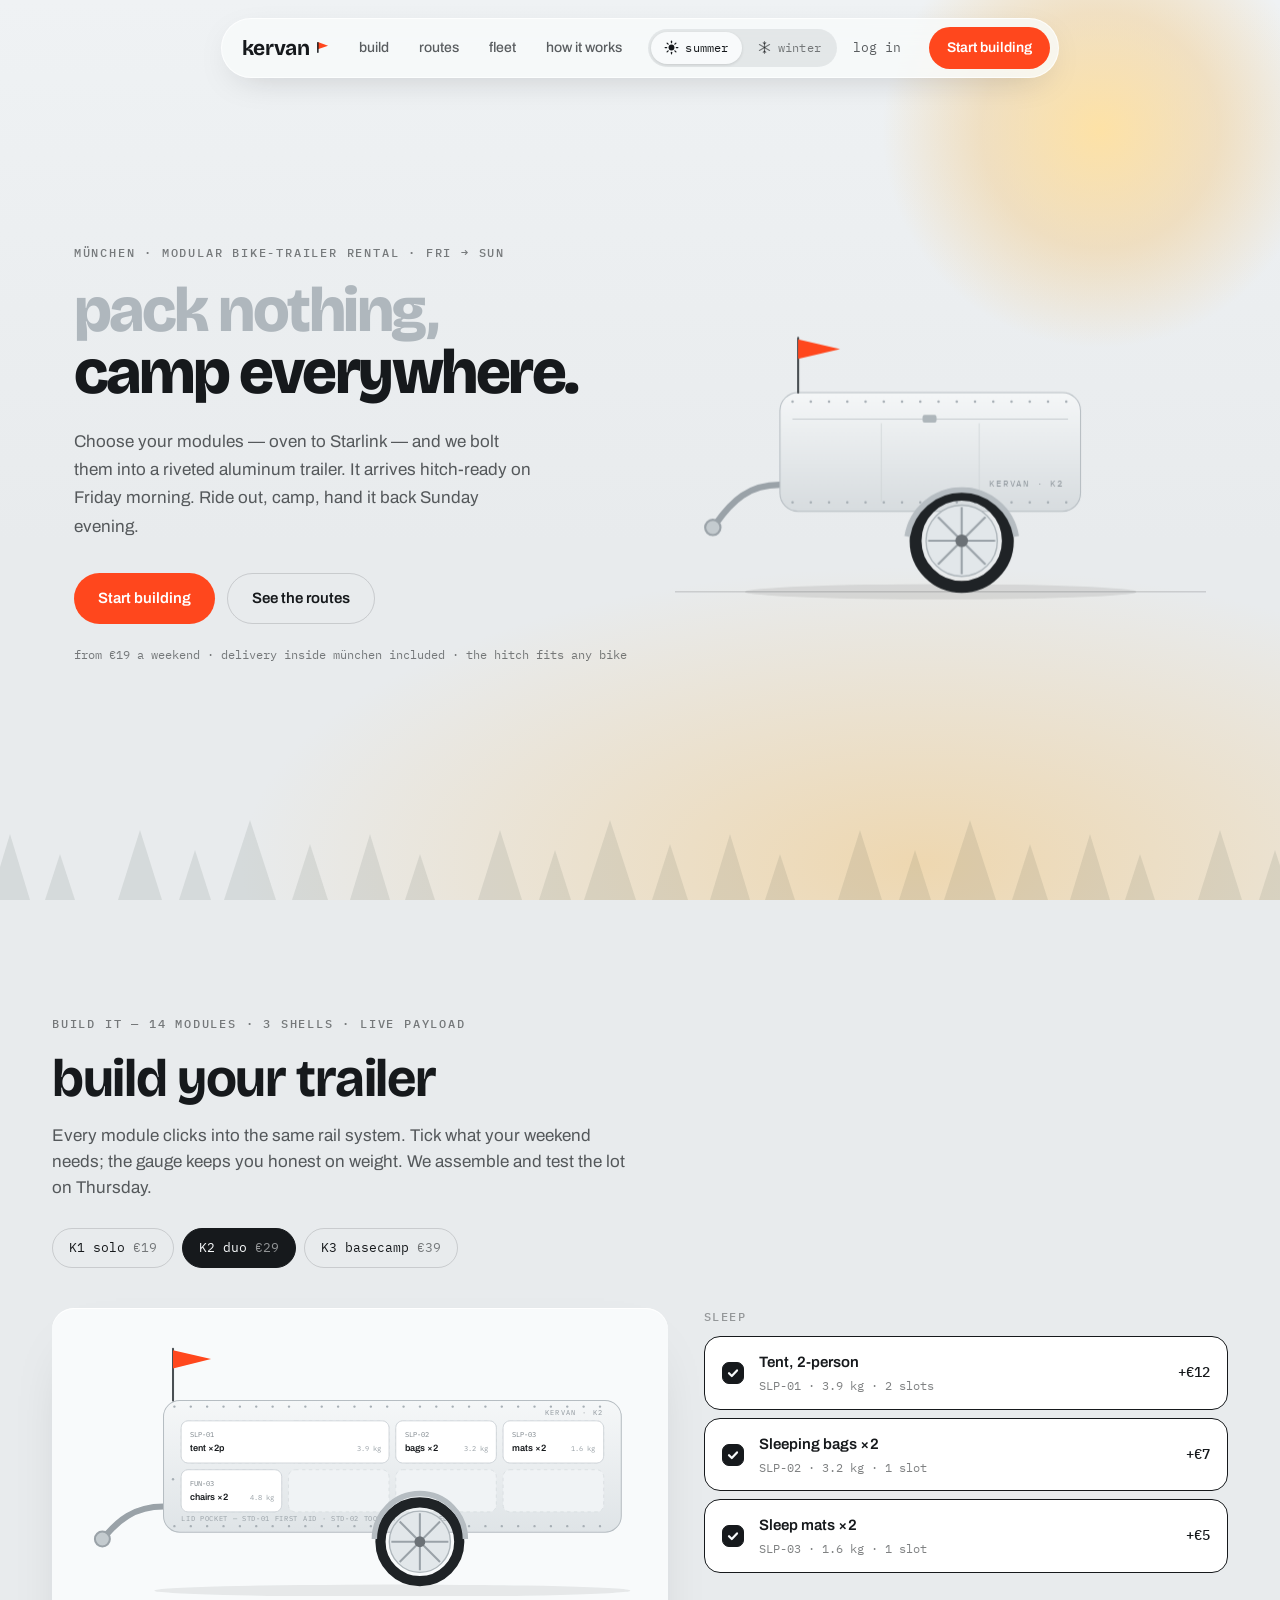
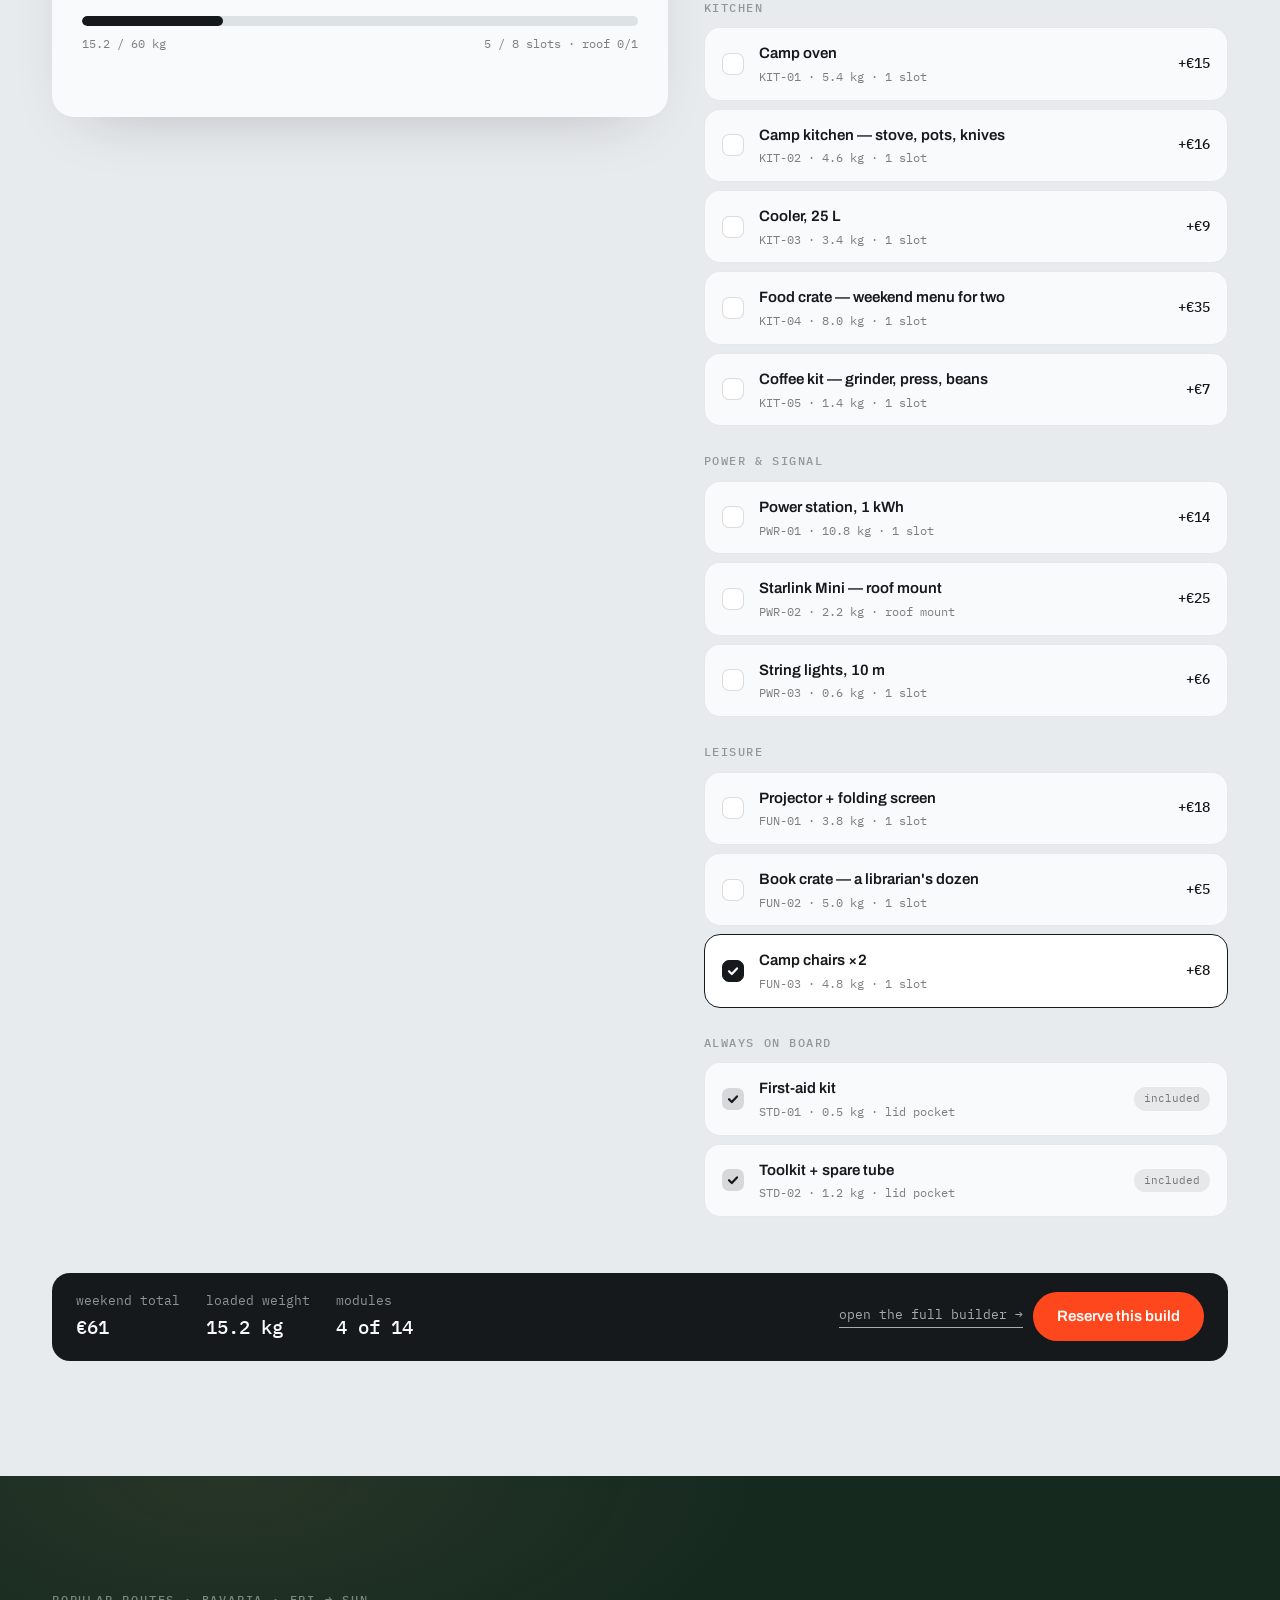
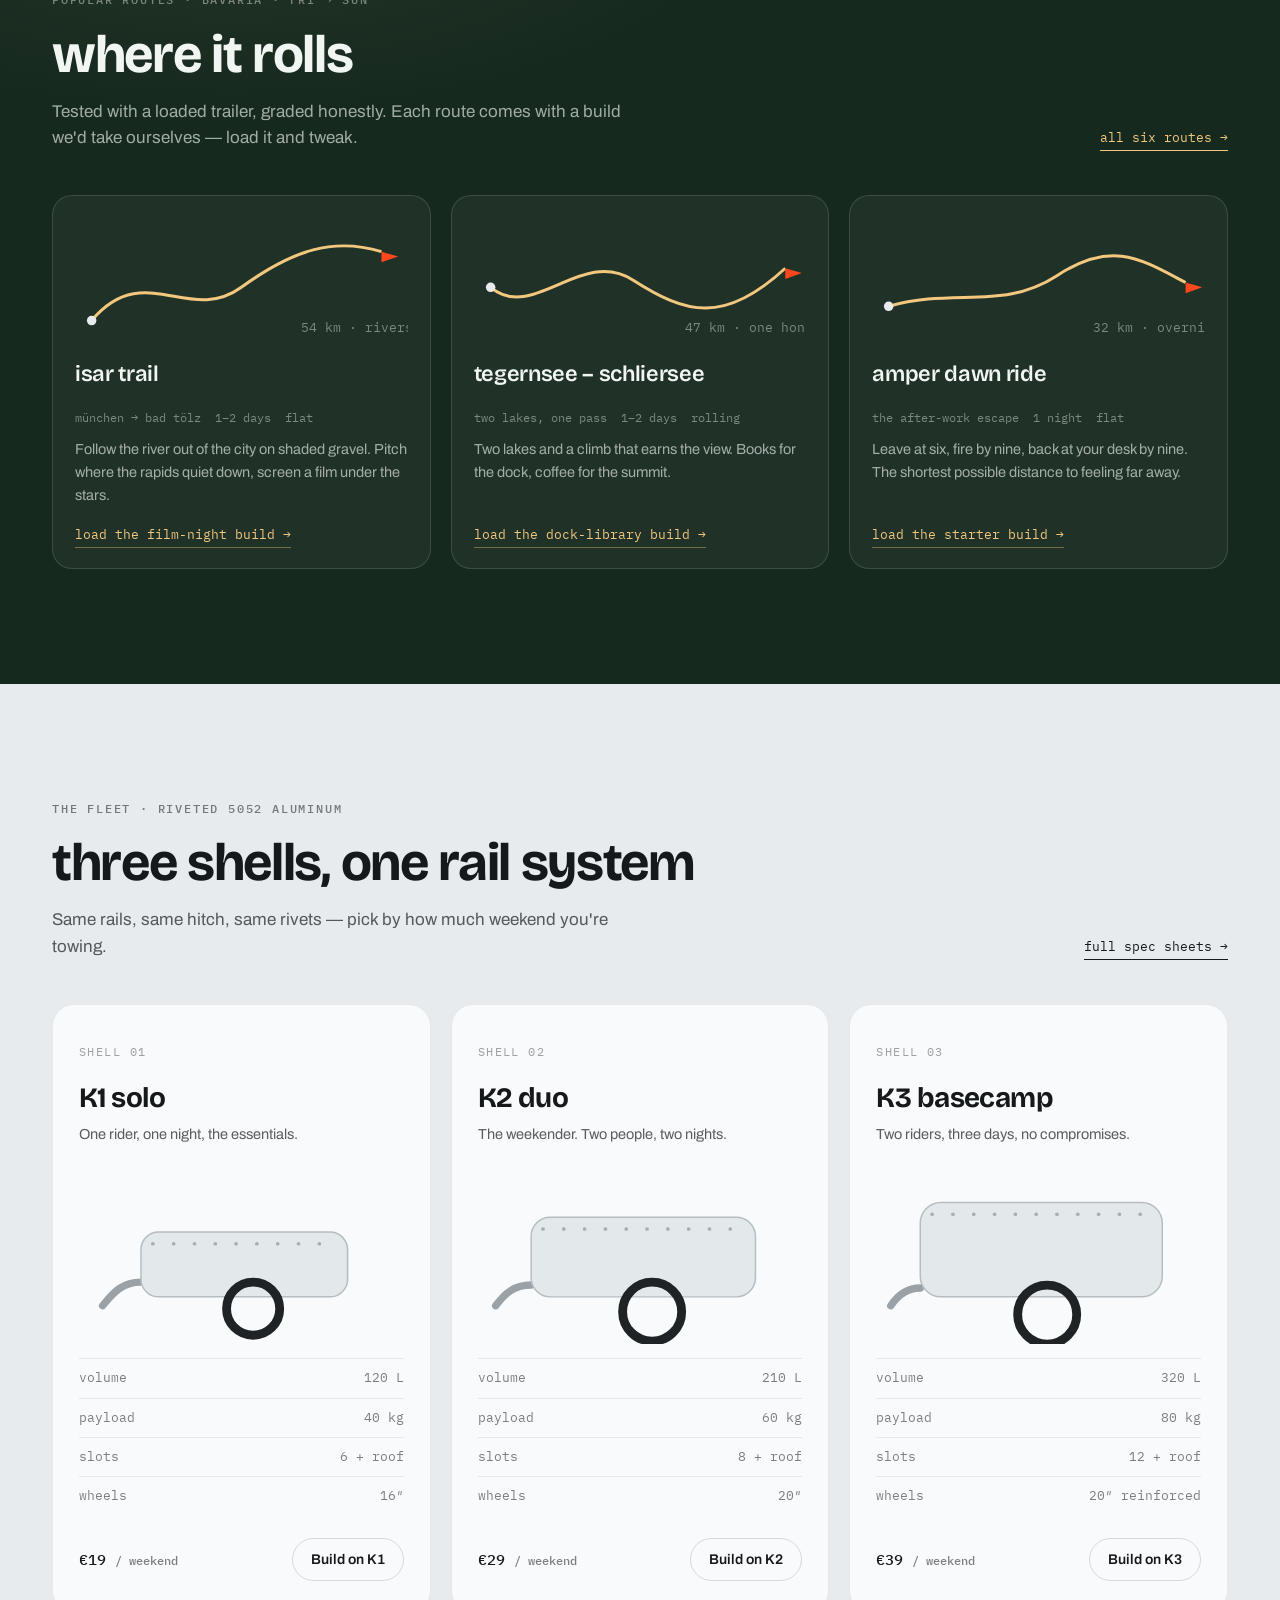
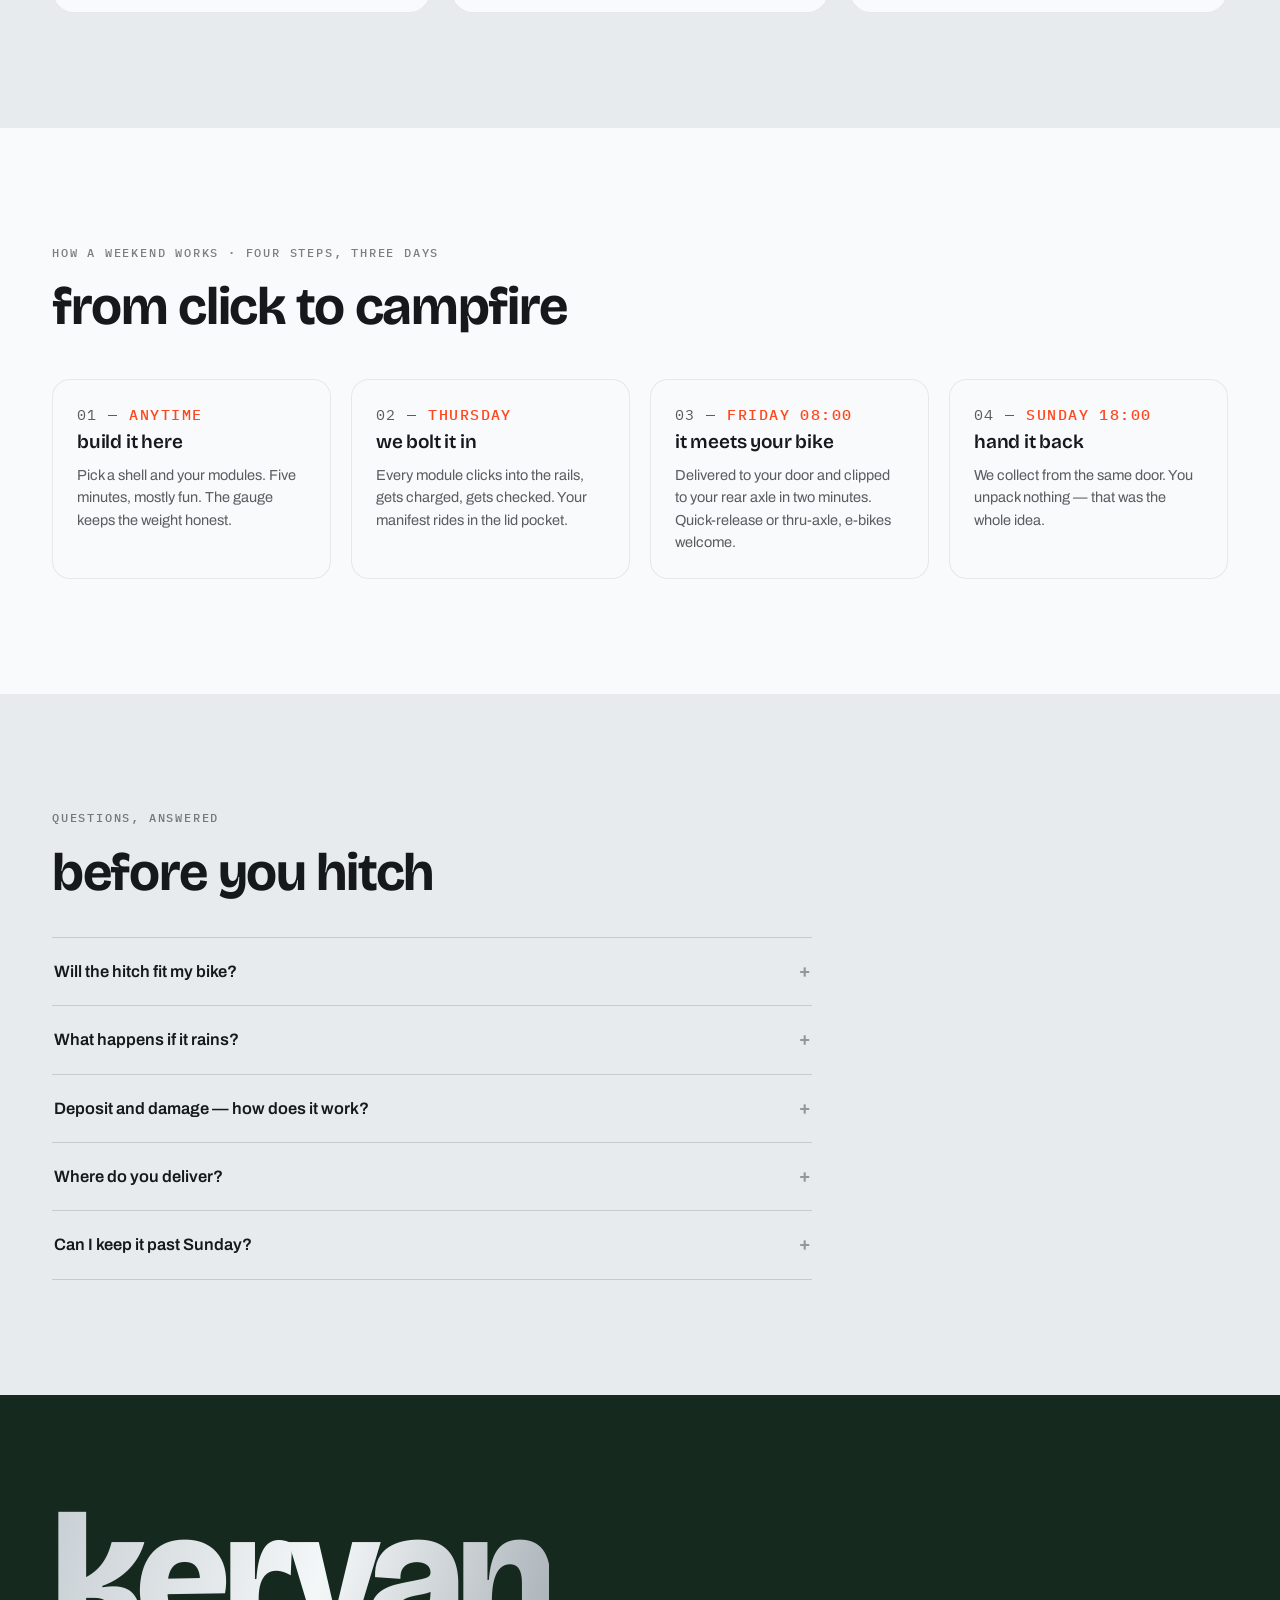
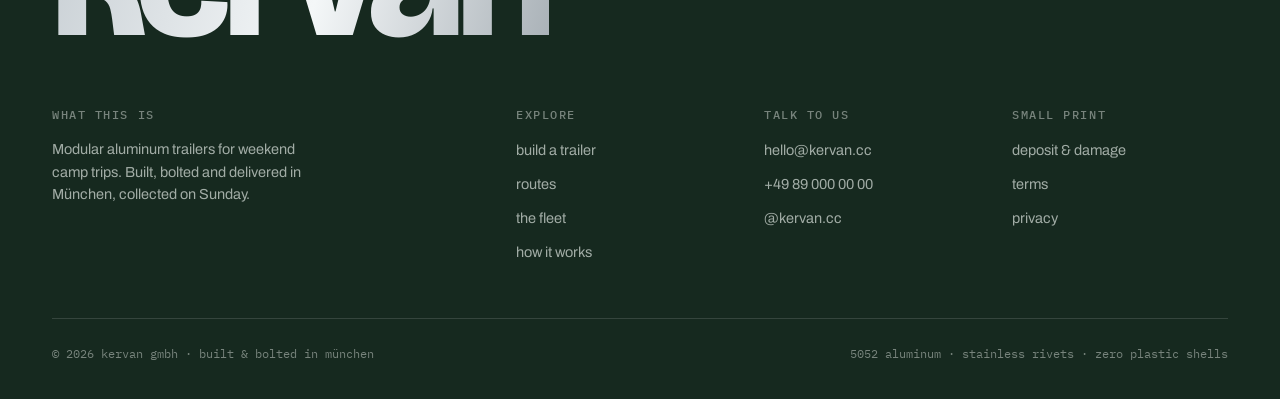
==== commit 525de4df: "Add demo login page and name greeting in hero (summer + winter) Co-Authored-By: Claude Opus 4.8 <nor" ====
--- a/index.html
+++ b/index.html
@@ -46,6 +46,7 @@
         <span>winter</span>
       </button>
     </div>
+    <a class="nav-login" data-auth-link href="login.html">log in</a>
     <a class="btn btn--flag btn--small nav-cta" href="#build" data-label-summer="Start building" data-label-winter="Build for snow">Start building</a>
   </div>
 </nav>
@@ -55,7 +56,7 @@
     <div>
       <p class="eyebrow rise">münchen · modular bike-trailer rental · fri → sun</p>
       <h1 class="hero-title">
-        <span class="l1 rise">pack nothing,</span>
+        <span class="l1 rise"><span id="hero-name"></span>pack nothing,</span>
         <span class="l2 rise rise-2" data-label-summer="camp everywhere." data-label-winter="ski everywhere.">camp everywhere.</span>
       </h1>
       <p class="hero-sub rise rise-2" data-label-summer="Choose your modules — oven to Starlink — and we bolt them into a riveted aluminum trailer. It arrives hitch-ready on Friday morning. Ride out, camp, hand it back Sunday evening." data-label-winter="Choose your modules — ski rack to power station — and we bolt them into a riveted aluminum trailer. It arrives hitch-ready on Friday morning. Ride out, ski, hand it back Sunday evening.">Choose your modules — oven to Starlink — and we bolt them into a riveted aluminum trailer. It arrives hitch-ready on Friday morning. Ride out, camp, hand it back Sunday evening.</p>
--- a/css/style.css
+++ b/css/style.css
@@ -1179,6 +1179,72 @@
 
 .kit-go { font-family: var(--font-mono); font-size: 13px; color: var(--flag); white-space: nowrap; }
 
+/* ---------- login / auth ---------- */
+.nav-login {
+  font-family: var(--font-mono);
+  font-size: 13px;
+  text-decoration: none;
+  color: var(--ink-70);
+  padding: 9px 14px;
+  border-radius: 999px;
+  white-space: nowrap;
+  transition: background .18s, color .18s;
+}
+
+.nav-login:hover { background: var(--ink-08); color: var(--ink); }
+
+.auth {
+  min-height: 100svh;
+  display: grid;
+  place-items: center;
+  padding: 120px 20px 60px;
+}
+
+.auth-card {
+  width: min(440px, 100%);
+  background: var(--sheet);
+  border: 1px solid var(--ink-08);
+  border-radius: var(--radius-card);
+  padding: 36px 34px;
+  box-shadow: inset 0 1px 0 #fff, 0 30px 70px -40px rgba(22, 25, 28, .4);
+}
+
+.auth-title {
+  font-family: var(--font-display);
+  font-weight: 700;
+  font-size: clamp(2rem, 5vw, 2.6rem);
+  letter-spacing: -0.03em;
+  line-height: 1.02;
+  margin: 10px 0 10px;
+}
+
+.auth-sub { font-size: 15px; line-height: 1.6; color: var(--ink-70); margin: 0 0 24px; }
+
+.auth-card .field input[type="text"],
+.auth-card .field input[type="email"],
+.auth-card .field input[type="password"] {
+  width: 100%;
+  font: inherit;
+  font-size: 15px;
+  padding: 12px 14px;
+  border-radius: 12px;
+  border: 1.5px solid var(--ink-15);
+  background: #fff;
+  color: var(--ink);
+}
+
+.auth-card .field input:focus { outline: 2px solid var(--flag); outline-offset: 1px; border-color: transparent; }
+
+.auth-submit { width: 100%; justify-content: center; margin-top: 6px; }
+
+.auth-foot { font-family: var(--font-mono); font-size: 13px; color: var(--ink-55); margin: 18px 0 0; text-align: center; }
+.auth-foot a { color: var(--flag); text-decoration: none; }
+.auth-foot a:hover { text-decoration: underline; }
+
+@media (max-width: 700px) {
+  .nav-login { padding: 8px 9px; font-size: 12.5px; }
+}
+
 /* ---------- responsive ---------- */
 @media (max-width: 1080px) {
   .hero-grid { grid-template-columns: 1fr; gap: 36px; }
